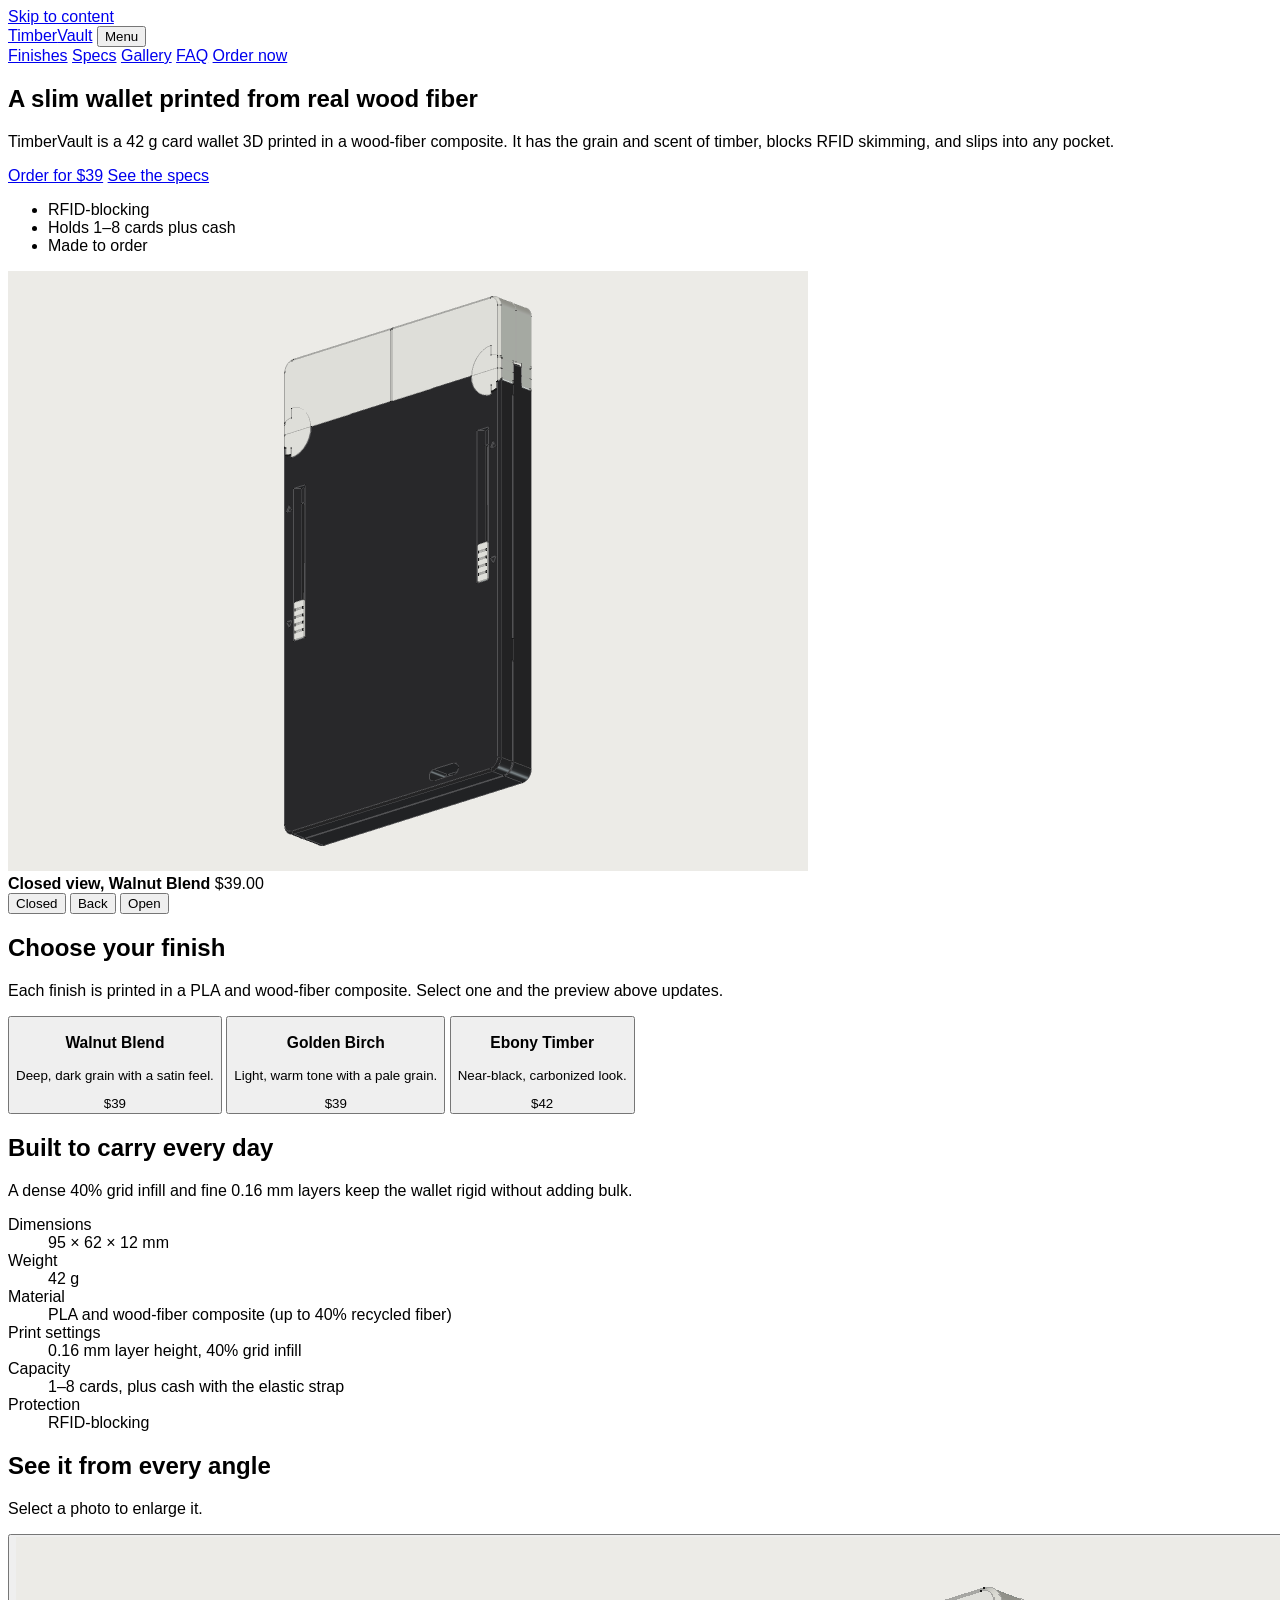
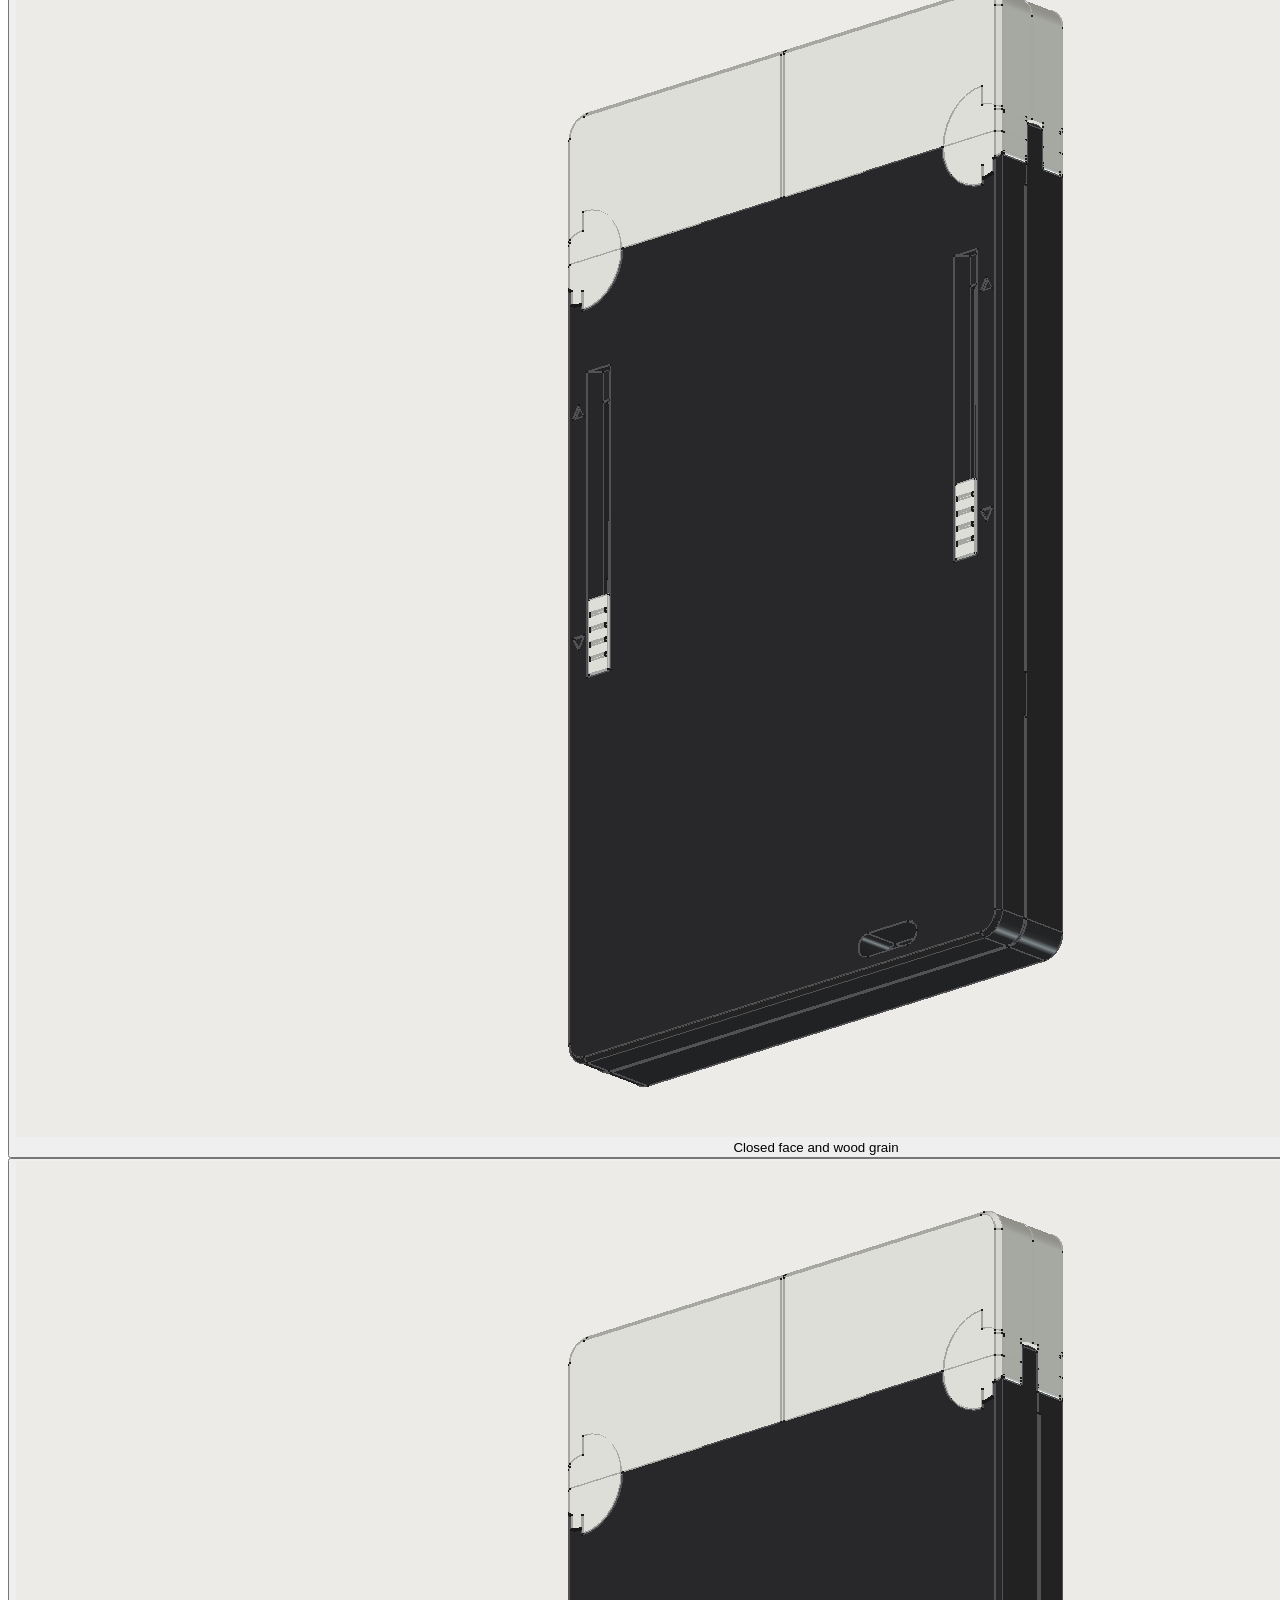
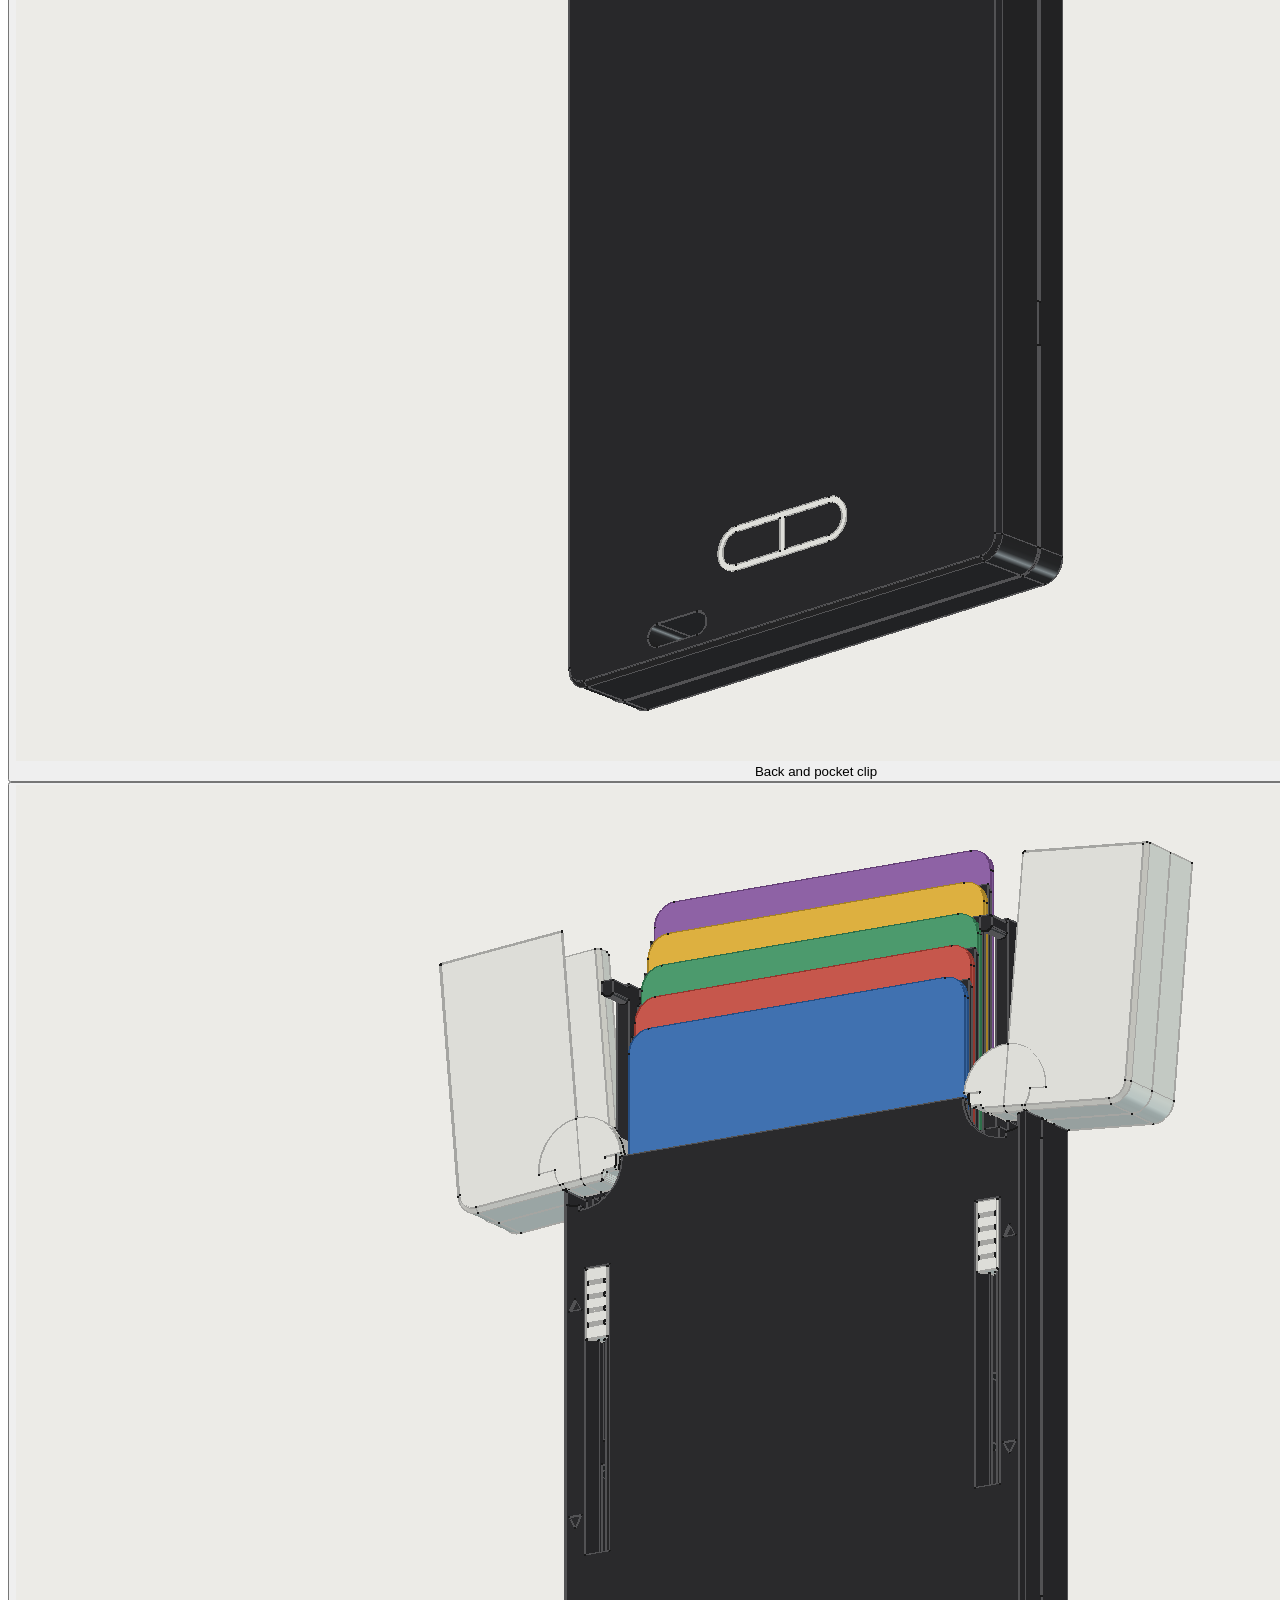
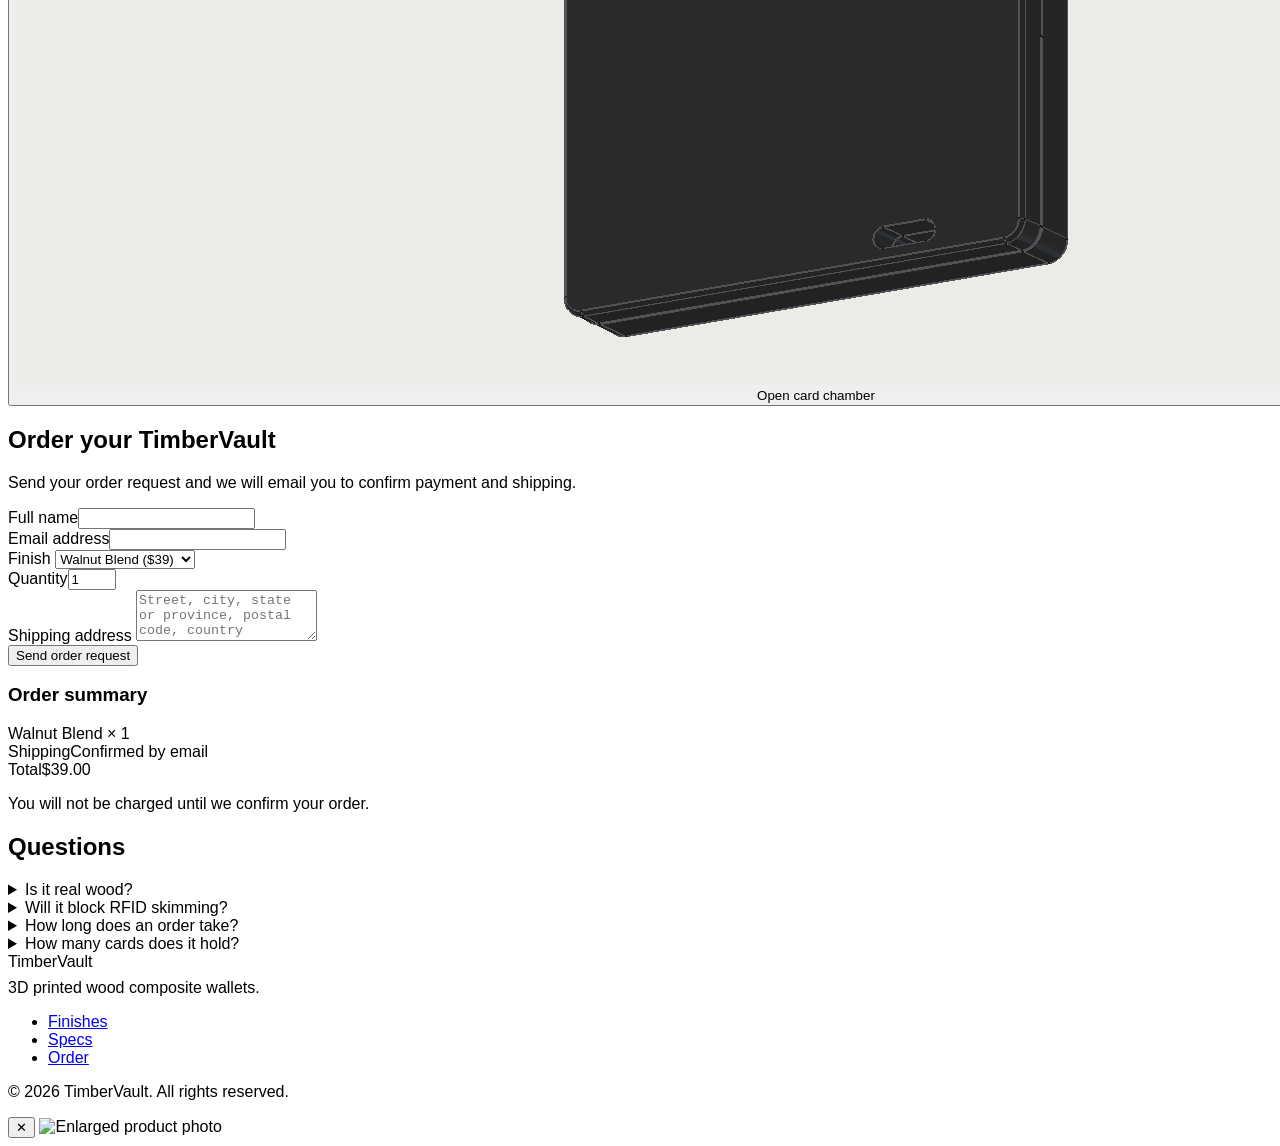
==== index.html @ 8fcd86e2 "Update index.html" ====
<!DOCTYPE html>
<html lang="en">
<head>
    <meta charset="UTF-8">
    <meta name="viewport" content="width=device-width, initial-scale=1.0">
    <title>TimberVault | 3D Printed Wood Wallet with RFID Protection</title>
    <meta name="description" content="A slim, 42 g card wallet 3D printed in wood-fiber composite. Choose walnut, golden birch or ebony. RFID-blocking, holds 1–8 cards plus cash.">
    <link rel="icon" href="data:image/svg+xml,<svg xmlns='http://www.w3.org/2000/svg' viewBox='0 0 100 100'><text y='.9em' font-size='90'>🪵</text></svg>">

    <link rel="preconnect" href="https://fonts.googleapis.com">
    <link rel="preconnect" href="https://fonts.gstatic.com" crossorigin>
    <link href="https://fonts.googleapis.com/css2?family=DM+Sans:wght@400;500;600&family=Fraunces:opsz,wght@9..144,500;9..144,600&display=swap" rel="stylesheet">

    <link rel="stylesheet" href="css/styles.css">
    <script src="js/script.js" defer></script>
</head>
<body>
    <a class="skip" href="#main">Skip to content</a>

    <header class="site-header">
        <div class="wrap bar">
            <a href="#" class="logo" aria-label="TimberVault home">Timber<span>Vault</span></a>
            <button class="menu-btn" aria-expanded="false" aria-controls="site-nav">Menu</button>
            <nav class="nav" id="site-nav" aria-label="Main">
                <a href="#finishes">Finishes</a>
                <a href="#specs">Specs</a>
                <a href="#gallery">Gallery</a>
                <a href="#faq">FAQ</a>
                <a href="#order" class="btn btn-primary btn-sm">Order now</a>
            </nav>
        </div>
    </header>

    <main id="main">
        <section class="hero">
            <div class="wrap hero-grid">
                <div>
                    <h1>A slim wallet printed from real wood fiber</h1>
                    <p class="lede">TimberVault is a 42 g card wallet 3D printed in a wood-fiber composite. It has the grain and scent of timber, blocks RFID skimming, and slips into any pocket.</p>
                    <div class="cta-row">
                        <a href="#order" class="btn btn-primary">Order for $39</a>
                        <a href="#specs" class="btn btn-ghost">See the specs</a>
                    </div>
                    <ul class="trust">
                        <li>RFID-blocking</li>
                        <li>Holds 1–8 cards plus cash</li>
                        <li>Made to order</li>
                    </ul>
                </div>

                <div class="stage">
                    <div class="stage-img">
                        <img id="main-product-img" src="images/hero_closed.png" alt="TimberVault wood composite wallet" width="800" height="600">
                    </div>
                    <div class="stage-caption">
                        <strong id="preset-label">Closed view, Walnut Blend</strong>
                        <span id="preset-price">$39.00</span>
                    </div>
                    <div class="tabs" role="group" aria-label="Product view">
                        <button class="tab angle-btn" data-angle="closed" aria-pressed="true">Closed</button>
                        <button class="tab angle-btn" data-angle="back" aria-pressed="false">Back</button>
                        <button class="tab angle-btn" data-angle="open" aria-pressed="false">Open</button>
                    </div>
                </div>
            </div>
        </section>

        <section id="finishes" class="section section-alt">
            <div class="wrap">
                <h2>Choose your finish</h2>
                <p class="lede">Each finish is printed in a PLA and wood-fiber composite. Select one and the preview above updates.</p>
                <div class="finishes" role="group" aria-label="Wood finish">
                    <button class="finish finish-btn" data-finish="walnut" aria-pressed="true">
                        <div class="swatch" style="background:#5a3a22"></div>
                        <h3>Walnut Blend</h3>
                        <p>Deep, dark grain with a satin feel.</p>
                        <span class="price">$39</span>
                    </button>
                    <button class="finish finish-btn" data-finish="birch" aria-pressed="false">
                        <div class="swatch" style="background:#e3c08a"></div>
                        <h3>Golden Birch</h3>
                        <p>Light, warm tone with a pale grain.</p>
                        <span class="price">$39</span>
                    </button>
                    <button class="finish finish-btn" data-finish="ebony" aria-pressed="false">
                        <div class="swatch" style="background:#1f1b18"></div>
                        <h3>Ebony Timber</h3>
                        <p>Near-black, carbonized look.</p>
                        <span class="price">$42</span>
                    </button>
                </div>
            </div>
        </section>

        <section id="specs" class="section">
            <div class="wrap specs-grid">
                <div>
                    <h2>Built to carry every day</h2>
                    <p class="lede">A dense 40% grid infill and fine 0.16 mm layers keep the wallet rigid without adding bulk.</p>
                </div>
                <dl class="specs">
                    <div><dt>Dimensions</dt><dd>95 × 62 × 12 mm</dd></div>
                    <div><dt>Weight</dt><dd>42 g</dd></div>
                    <div><dt>Material</dt><dd>PLA and wood-fiber composite (up to 40% recycled fiber)</dd></div>
                    <div><dt>Print settings</dt><dd>0.16 mm layer height, 40% grid infill</dd></div>
                    <div><dt>Capacity</dt><dd>1–8 cards, plus cash with the elastic strap</dd></div>
                    <div><dt>Protection</dt><dd>RFID-blocking</dd></div>
                </dl>
            </div>
        </section>

        <section id="gallery" class="section section-alt">
            <div class="wrap">
                <h2>See it from every angle</h2>
                <p class="lede">Select a photo to enlarge it.</p>
                <div class="gallery">
                    <button class="shot" data-img="images/hero_closed.png"><div class="frame"><img src="images/hero_closed.png" alt="Wallet closed" loading="lazy"></div><span>Closed face and wood grain</span></button>
                    <button class="shot" data-img="images/hero_back.png"><div class="frame"><img src="images/hero_back.png" alt="Wallet back" loading="lazy"></div><span>Back and pocket clip</span></button>
                    <button class="shot" data-img="images/hero_open.png"><div class="frame"><img src="images/hero_open.png" alt="Wallet open" loading="lazy"></div><span>Open card chamber</span></button>
                </div>
            </div>
        </section>

        <section id="order" class="section">
            <div class="wrap">
                <h2>Order your TimberVault</h2>
                <p class="lede">Send your order request and we will email you to confirm payment and shipping.</p>
                <div class="order-grid">
                    <form action="process_order.php" method="POST" class="form">
                        <div class="row">
                            <div><label for="name">Full name</label><input type="text" id="name" name="name" autocomplete="name" required></div>
                            <div><label for="email">Email address</label><input type="email" id="email" name="email" autocomplete="email" required></div>
                        </div>
                        <div class="row">
                            <div>
                                <label for="order-finish-select">Finish</label>
                                <select id="order-finish-select" name="finish">
                                    <option value="walnut">Walnut Blend ($39)</option>
                                    <option value="birch">Golden Birch ($39)</option>
                                    <option value="ebony">Ebony Timber ($42)</option>
                                </select>
                            </div>
                            <div><label for="quantity">Quantity</label><input type="number" id="quantity" name="quantity" min="1" max="10" value="1"></div>
                        </div>
                        <div>
                            <label for="address">Shipping address</label>
                            <textarea id="address" name="address" rows="3" autocomplete="street-address" placeholder="Street, city, state or province, postal code, country" required></textarea>
                        </div>
                        <button type="submit" class="btn btn-primary">Send order request</button>
                    </form>

                    <aside class="summary" aria-live="polite">
                        <h3>Order summary</h3>
                        <div class="line"><span id="sum-item">Walnut Blend × 1</span></div>
                        <div class="line"><span>Shipping</span><span>Confirmed by email</span></div>
                        <div class="line total"><span>Total</span><span id="sum-total">$39.00</span></div>
                        <p class="note">You will not be charged until we confirm your order.</p>
                    </aside>
                </div>
            </div>
        </section>

        <section id="faq" class="section section-alt">
            <div class="wrap">
                <h2>Questions</h2>
                <div class="faq">
                    <details><summary>Is it real wood?</summary><p>It is a composite of PLA plastic and recycled wood fiber, so it prints with the look, texture and scent of wood. It is not solid timber.</p></details>
                    <details><summary>Will it block RFID skimming?</summary><p>Yes. The wallet is designed to block RFID signals from cards held inside it.</p></details>
                    <details><summary>How long does an order take?</summary><p>Each wallet is printed to order. We will confirm the lead time and shipping cost by email when we review your request.</p></details>
                    <details><summary>How many cards does it hold?</summary><p>Between 1 and 8 cards, plus folded cash under the elastic strap.</p></details>
                </div>
            </div>
        </section>
    </main>

    <footer class="site-footer">
        <div class="wrap">
            <div class="foot">
                <div><div class="logo">Timber<span>Vault</span></div><p style="margin-top:8px">3D printed wood composite wallets.</p></div>
                <ul><li><a href="#finishes">Finishes</a></li><li><a href="#specs">Specs</a></li><li><a href="#order">Order</a></li></ul>
            </div>
            <p class="legal">&copy; 2026 TimberVault. All rights reserved.</p>
        </div>
    </footer>

    <div id="lightbox" class="lightbox" role="dialog" aria-modal="true" aria-label="Enlarged photo">
        <button id="close-lightbox-btn" aria-label="Close photo">✕</button>
        <img id="lightbox-img" src="" alt="Enlarged product photo">
    </div>
</body>
</html>
---- css/styles.css ----
html {
    scroll-behavior: smooth;
}

body {
    font-family: 'Plus Jakarta Sans', sans-serif;
}
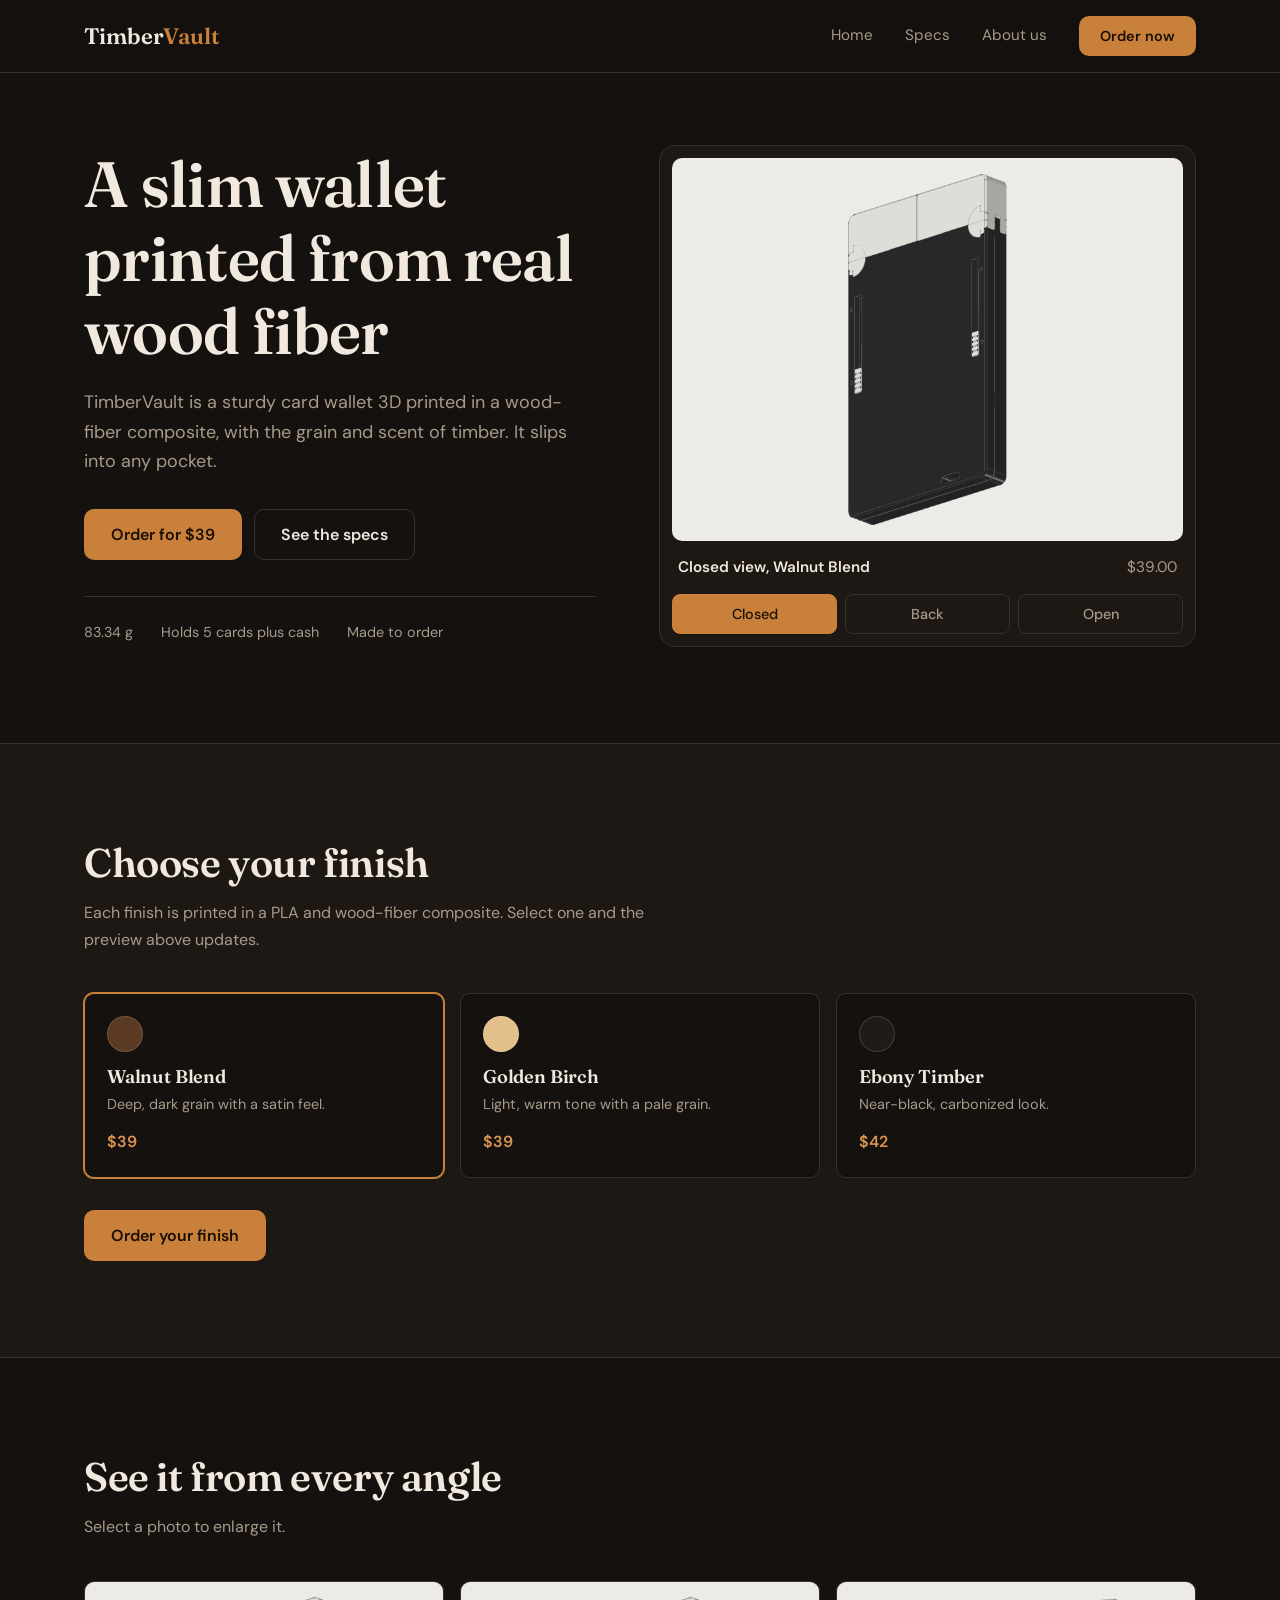
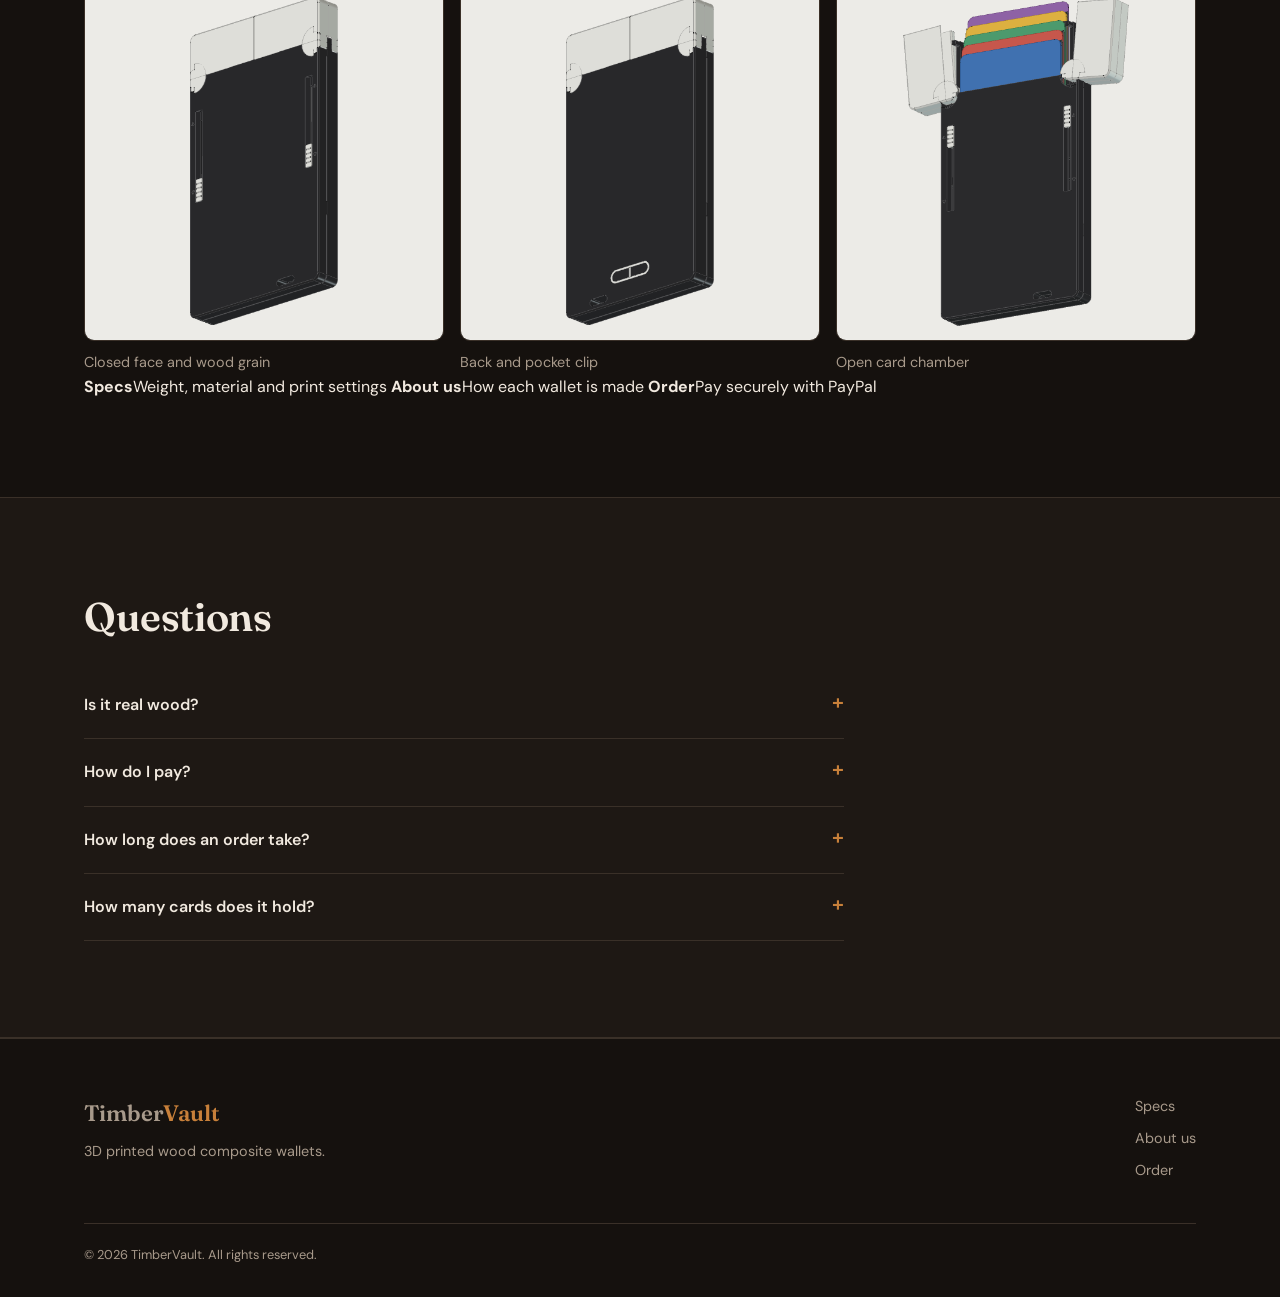
==== commit 3f2ee379: "Update index.html" ====
--- a/index.html
+++ b/index.html
@@ -3,14 +3,12 @@
 <head>
     <meta charset="UTF-8">
     <meta name="viewport" content="width=device-width, initial-scale=1.0">
-    <title>TimberVault | 3D Printed Wood Wallet with RFID Protection</title>
-    <meta name="description" content="A slim, 42 g card wallet 3D printed in wood-fiber composite. Choose walnut, golden birch or ebony. RFID-blocking, holds 1–8 cards plus cash.">
+    <title>TimberVault | 3D Printed Wood Wallet</title>
+    <meta name="description" content="A sturdy card wallet 3D printed in wood-fiber composite. Choose walnut, golden birch or ebony. Holds 5 cards plus cash.">
     <link rel="icon" href="data:image/svg+xml,<svg xmlns='http://www.w3.org/2000/svg' viewBox='0 0 100 100'><text y='.9em' font-size='90'>🪵</text></svg>">
-
     <link rel="preconnect" href="https://fonts.googleapis.com">
     <link rel="preconnect" href="https://fonts.gstatic.com" crossorigin>
     <link href="https://fonts.googleapis.com/css2?family=DM+Sans:wght@400;500;600&family=Fraunces:opsz,wght@9..144,500;9..144,600&display=swap" rel="stylesheet">
-
     <link rel="stylesheet" href="css/styles.css">
     <script src="js/script.js" defer></script>
 </head>
@@ -19,14 +17,13 @@
 
     <header class="site-header">
         <div class="wrap bar">
-            <a href="#" class="logo" aria-label="TimberVault home">Timber<span>Vault</span></a>
+            <a href="index.html" class="logo" aria-label="TimberVault home">Timber<span>Vault</span></a>
             <button class="menu-btn" aria-expanded="false" aria-controls="site-nav">Menu</button>
             <nav class="nav" id="site-nav" aria-label="Main">
-                <a href="#finishes">Finishes</a>
-                <a href="#specs">Specs</a>
-                <a href="#gallery">Gallery</a>
-                <a href="#faq">FAQ</a>
-                <a href="#order" class="btn btn-primary btn-sm">Order now</a>
+                <a href="index.html" aria-current="page">Home</a>
+                <a href="specs.html">Specs</a>
+                <a href="about.html">About us</a>
+                <a href="order.html" class="btn btn-primary btn-sm">Order now</a>
             </nav>
         </div>
     </header>
@@ -36,18 +33,17 @@
             <div class="wrap hero-grid">
                 <div>
                     <h1>A slim wallet printed from real wood fiber</h1>
-                    <p class="lede">TimberVault is a 42 g card wallet 3D printed in a wood-fiber composite. It has the grain and scent of timber, blocks RFID skimming, and slips into any pocket.</p>
+                    <p class="lede">TimberVault is a sturdy card wallet 3D printed in a wood-fiber composite, with the grain and scent of timber. It slips into any pocket.</p>
                     <div class="cta-row">
-                        <a href="#order" class="btn btn-primary">Order for $39</a>
-                        <a href="#specs" class="btn btn-ghost">See the specs</a>
+                        <a href="order.html" class="btn btn-primary">Order for $39</a>
+                        <a href="specs.html" class="btn btn-ghost">See the specs</a>
                     </div>
                     <ul class="trust">
-                        <li>RFID-blocking</li>
-                        <li>Holds 1–8 cards plus cash</li>
+                        <li>83.34 g</li>
+                        <li>Holds 5 cards plus cash</li>
                         <li>Made to order</li>
                     </ul>
                 </div>
-
                 <div class="stage">
                     <div class="stage-img">
                         <img id="main-product-img" src="images/hero_closed.png" alt="TimberVault wood composite wallet" width="800" height="600">
@@ -70,46 +66,15 @@
                 <h2>Choose your finish</h2>
                 <p class="lede">Each finish is printed in a PLA and wood-fiber composite. Select one and the preview above updates.</p>
                 <div class="finishes" role="group" aria-label="Wood finish">
-                    <button class="finish finish-btn" data-finish="walnut" aria-pressed="true">
-                        <div class="swatch" style="background:#5a3a22"></div>
-                        <h3>Walnut Blend</h3>
-                        <p>Deep, dark grain with a satin feel.</p>
-                        <span class="price">$39</span>
-                    </button>
-                    <button class="finish finish-btn" data-finish="birch" aria-pressed="false">
-                        <div class="swatch" style="background:#e3c08a"></div>
-                        <h3>Golden Birch</h3>
-                        <p>Light, warm tone with a pale grain.</p>
-                        <span class="price">$39</span>
-                    </button>
-                    <button class="finish finish-btn" data-finish="ebony" aria-pressed="false">
-                        <div class="swatch" style="background:#1f1b18"></div>
-                        <h3>Ebony Timber</h3>
-                        <p>Near-black, carbonized look.</p>
-                        <span class="price">$42</span>
-                    </button>
+                    <button class="finish finish-btn" data-finish="walnut" aria-pressed="true"><div class="swatch" style="background:#5a3a22"></div><h3>Walnut Blend</h3><p>Deep, dark grain with a satin feel.</p><span class="price">$39</span></button>
+                    <button class="finish finish-btn" data-finish="birch" aria-pressed="false"><div class="swatch" style="background:#e3c08a"></div><h3>Golden Birch</h3><p>Light, warm tone with a pale grain.</p><span class="price">$39</span></button>
+                    <button class="finish finish-btn" data-finish="ebony" aria-pressed="false"><div class="swatch" style="background:#1f1b18"></div><h3>Ebony Timber</h3><p>Near-black, carbonized look.</p><span class="price">$42</span></button>
                 </div>
+                <div class="cta-row"><a href="order.html" class="btn btn-primary">Order your finish</a></div>
             </div>
         </section>
 
-        <section id="specs" class="section">
-            <div class="wrap specs-grid">
-                <div>
-                    <h2>Built to carry every day</h2>
-                    <p class="lede">A dense 40% grid infill and fine 0.16 mm layers keep the wallet rigid without adding bulk.</p>
-                </div>
-                <dl class="specs">
-                    <div><dt>Dimensions</dt><dd>95 × 62 × 12 mm</dd></div>
-                    <div><dt>Weight</dt><dd>42 g</dd></div>
-                    <div><dt>Material</dt><dd>PLA and wood-fiber composite (up to 40% recycled fiber)</dd></div>
-                    <div><dt>Print settings</dt><dd>0.16 mm layer height, 40% grid infill</dd></div>
-                    <div><dt>Capacity</dt><dd>1–8 cards, plus cash with the elastic strap</dd></div>
-                    <div><dt>Protection</dt><dd>RFID-blocking</dd></div>
-                </dl>
-            </div>
-        </section>
-
-        <section id="gallery" class="section section-alt">
+        <section id="gallery" class="section">
             <div class="wrap">
                 <h2>See it from every angle</h2>
                 <p class="lede">Select a photo to enlarge it.</p>
@@ -118,44 +83,10 @@
                     <button class="shot" data-img="images/hero_back.png"><div class="frame"><img src="images/hero_back.png" alt="Wallet back" loading="lazy"></div><span>Back and pocket clip</span></button>
                     <button class="shot" data-img="images/hero_open.png"><div class="frame"><img src="images/hero_open.png" alt="Wallet open" loading="lazy"></div><span>Open card chamber</span></button>
                 </div>
-            </div>
-        </section>
-
-        <section id="order" class="section">
-            <div class="wrap">
-                <h2>Order your TimberVault</h2>
-                <p class="lede">Send your order request and we will email you to confirm payment and shipping.</p>
-                <div class="order-grid">
-                    <form action="process_order.php" method="POST" class="form">
-                        <div class="row">
-                            <div><label for="name">Full name</label><input type="text" id="name" name="name" autocomplete="name" required></div>
-                            <div><label for="email">Email address</label><input type="email" id="email" name="email" autocomplete="email" required></div>
-                        </div>
-                        <div class="row">
-                            <div>
-                                <label for="order-finish-select">Finish</label>
-                                <select id="order-finish-select" name="finish">
-                                    <option value="walnut">Walnut Blend ($39)</option>
-                                    <option value="birch">Golden Birch ($39)</option>
-                                    <option value="ebony">Ebony Timber ($42)</option>
-                                </select>
-                            </div>
-                            <div><label for="quantity">Quantity</label><input type="number" id="quantity" name="quantity" min="1" max="10" value="1"></div>
-                        </div>
-                        <div>
-                            <label for="address">Shipping address</label>
-                            <textarea id="address" name="address" rows="3" autocomplete="street-address" placeholder="Street, city, state or province, postal code, country" required></textarea>
-                        </div>
-                        <button type="submit" class="btn btn-primary">Send order request</button>
-                    </form>
-
-                    <aside class="summary" aria-live="polite">
-                        <h3>Order summary</h3>
-                        <div class="line"><span id="sum-item">Walnut Blend × 1</span></div>
-                        <div class="line"><span>Shipping</span><span>Confirmed by email</span></div>
-                        <div class="line total"><span>Total</span><span id="sum-total">$39.00</span></div>
-                        <p class="note">You will not be charged until we confirm your order.</p>
-                    </aside>
+                <div class="quick">
+                    <a href="specs.html"><strong>Specs</strong><span>Weight, material and print settings</span></a>
+                    <a href="about.html"><strong>About us</strong><span>How each wallet is made</span></a>
+                    <a href="order.html"><strong>Order</strong><span>Pay securely with PayPal</span></a>
                 </div>
             </div>
         </section>
@@ -165,9 +96,9 @@
                 <h2>Questions</h2>
                 <div class="faq">
                     <details><summary>Is it real wood?</summary><p>It is a composite of PLA plastic and recycled wood fiber, so it prints with the look, texture and scent of wood. It is not solid timber.</p></details>
-                    <details><summary>Will it block RFID skimming?</summary><p>Yes. The wallet is designed to block RFID signals from cards held inside it.</p></details>
-                    <details><summary>How long does an order take?</summary><p>Each wallet is printed to order. We will confirm the lead time and shipping cost by email when we review your request.</p></details>
-                    <details><summary>How many cards does it hold?</summary><p>Between 1 and 8 cards, plus folded cash under the elastic strap.</p></details>
+                    <details><summary>How do I pay?</summary><p>Checkout is through PayPal. You can pay with your PayPal balance or with a card, and PayPal collects your shipping address.</p></details>
+                    <details><summary>How long does an order take?</summary><p>Each wallet is printed to order, so there is a short lead time before it ships.</p></details>
+                    <details><summary>How many cards does it hold?</summary><p>Five cards, plus folded cash under the elastic strap.</p></details>
                 </div>
             </div>
         </section>
@@ -177,12 +108,11 @@
         <div class="wrap">
             <div class="foot">
                 <div><div class="logo">Timber<span>Vault</span></div><p style="margin-top:8px">3D printed wood composite wallets.</p></div>
-                <ul><li><a href="#finishes">Finishes</a></li><li><a href="#specs">Specs</a></li><li><a href="#order">Order</a></li></ul>
+                <ul><li><a href="specs.html">Specs</a></li><li><a href="about.html">About us</a></li><li><a href="order.html">Order</a></li></ul>
             </div>
             <p class="legal">&copy; 2026 TimberVault. All rights reserved.</p>
         </div>
     </footer>
-
     <div id="lightbox" class="lightbox" role="dialog" aria-modal="true" aria-label="Enlarged photo">
         <button id="close-lightbox-btn" aria-label="Close photo">✕</button>
         <img id="lightbox-img" src="" alt="Enlarged product photo">
--- a/css/styles.css
+++ b/css/styles.css
@@ -1,7 +1,124 @@
-html {
-    scroll-behavior: smooth;
+:root{--bg:#15110e;--surface:#1e1814;--surface-2:#272019;--line:#3a3028;--text:#f1e9df;--muted:#a89a8b;--accent:#c8803a;--accent-hover:#dc9550;--on-accent:#1a0f05;--radius:10px;--font-head:"Fraunces",Georgia,serif;--font-body:"DM Sans",system-ui,sans-serif}
+*,*::before,*::after{box-sizing:border-box}
+html{scroll-behavior:smooth;scroll-padding-top:84px}
+body{margin:0;background:var(--bg);color:var(--text);font:400 1rem/1.65 var(--font-body);-webkit-font-smoothing:antialiased}
+img{display:block;max-width:100%}
+a{color:inherit;text-decoration:none}
+h1,h2,h3{font-family:var(--font-head);font-weight:600;line-height:1.15;letter-spacing:-.01em;margin:0}
+h1{font-size:clamp(2.4rem,5.5vw,4rem)}
+h2{font-size:clamp(1.8rem,3.5vw,2.5rem)}
+p{margin:0}
+:focus-visible{outline:2px solid var(--accent-hover);outline-offset:3px}
+.wrap{max-width:1160px;margin:0 auto;padding:0 24px}
+.section{padding:96px 0}
+.section-alt{background:var(--surface);border-block:1px solid var(--line)}
+.lede{color:var(--muted);max-width:56ch;margin-top:14px}
+.skip{position:absolute;left:-999px}.skip:focus{left:16px;top:16px;background:#fff;color:#000;padding:8px 12px;z-index:100}
+
+/* header */
+.site-header{position:sticky;top:0;z-index:50;background:rgba(21,17,14,.88);backdrop-filter:blur(10px);border-bottom:1px solid var(--line)}
+.bar{display:flex;align-items:center;justify-content:space-between;height:72px}
+.logo{font-family:var(--font-head);font-size:1.4rem;font-weight:600}
+.logo span{color:var(--accent)}
+.nav{display:flex;align-items:center;gap:32px;font-size:.95rem;color:var(--muted)}
+.nav a:hover{color:var(--text)}
+.menu-btn{display:none;background:none;border:1px solid var(--line);color:var(--text);border-radius:8px;padding:8px 12px;font:inherit;cursor:pointer}
+.btn{display:inline-flex;align-items:center;justify-content:center;gap:8px;padding:14px 26px;border-radius:var(--radius);font:600 1rem var(--font-body);border:1px solid transparent;cursor:pointer;transition:background .2s,border-color .2s}
+.btn-primary{background:var(--accent);color:var(--on-accent)}
+.btn-primary:hover{background:var(--accent-hover)}
+.btn-ghost{border-color:var(--line);color:var(--text)}
+.btn-ghost:hover{border-color:var(--muted)}
+.btn-sm{padding:10px 20px;font-size:.9rem}
+
+/* hero */
+.hero{padding:72px 0 96px}
+.hero-grid{display:grid;grid-template-columns:1fr 1.05fr;gap:64px;align-items:center}
+.hero p.lede{font-size:1.125rem;margin-top:20px}
+.cta-row{display:flex;flex-wrap:wrap;gap:12px;margin-top:32px}
+.trust{display:flex;flex-wrap:wrap;gap:12px 28px;margin:36px 0 0;padding:24px 0 0;border-top:1px solid var(--line);list-style:none;color:var(--muted);font-size:.9rem}
+.stage{background:var(--surface);border:1px solid var(--line);border-radius:16px;padding:12px}
+.stage-img{position:relative;aspect-ratio:4/3;border-radius:10px;overflow:hidden;background:var(--surface-2)}
+.stage-img img{width:100%;height:100%;object-fit:cover;transition:filter .4s,opacity .2s}
+.stage-caption{display:flex;justify-content:space-between;align-items:baseline;padding:14px 6px 4px;font-size:.95rem}
+.stage-caption strong{font-weight:600}
+.stage-caption span{color:var(--muted)}
+.tabs{display:grid;grid-template-columns:repeat(3,1fr);gap:8px;margin-top:10px}
+.tab{padding:10px;border-radius:8px;background:transparent;border:1px solid var(--line);color:var(--muted);font:500 .9rem var(--font-body);cursor:pointer}
+.tab:hover{color:var(--text)}
+.tab[aria-pressed=true]{background:var(--accent);border-color:var(--accent);color:var(--on-accent)}
+
+/* finishes */
+.finishes{display:grid;grid-template-columns:repeat(3,1fr);gap:16px;margin-top:40px}
+.finish{text-align:left;background:var(--bg);border:1px solid var(--line);border-radius:var(--radius);padding:22px;color:var(--text);font:inherit;cursor:pointer;transition:border-color .2s}
+.finish:hover{border-color:var(--muted)}
+.finish[aria-pressed=true]{border-color:var(--accent);box-shadow:0 0 0 1px var(--accent)}
+.swatch{width:36px;height:36px;border-radius:50%;margin-bottom:14px;border:1px solid rgba(255,255,255,.15)}
+.finish h3{font-size:1.15rem}
+.finish p{color:var(--muted);font-size:.9rem;margin-top:6px}
+.finish .price{display:block;margin-top:12px;font-weight:600;color:var(--accent-hover)}
+
+/* specs */
+.specs-grid{display:grid;grid-template-columns:1fr 1.2fr;gap:64px;align-items:start}
+.specs{margin:0;border-top:1px solid var(--line)}
+.specs div{display:grid;grid-template-columns:170px 1fr;gap:16px;padding:18px 0;border-bottom:1px solid var(--line)}
+.specs dt{color:var(--muted)}
+.specs dd{margin:0;font-weight:500}
+
+/* gallery */
+.gallery{display:grid;grid-template-columns:repeat(3,1fr);gap:16px;margin-top:40px}
+.shot{margin:0;padding:0;background:none;border:0;cursor:zoom-in;text-align:left;color:inherit;font:inherit}
+.shot .frame{aspect-ratio:1;border-radius:var(--radius);overflow:hidden;border:1px solid var(--line);background:var(--surface-2)}
+.shot img{width:100%;height:100%;object-fit:cover;transition:transform .5s}
+.shot:hover img{transform:scale(1.04)}
+.shot span{display:block;margin-top:10px;color:var(--muted);font-size:.9rem}
+
+/* order */
+.order-grid{display:grid;grid-template-columns:1.3fr 1fr;gap:48px;align-items:start;margin-top:40px}
+.form{display:grid;gap:20px}
+.row{display:grid;grid-template-columns:1fr 1fr;gap:20px}
+label{display:block;font-size:.9rem;font-weight:500;margin-bottom:8px}
+input,select,textarea{width:100%;background:var(--bg);color:var(--text);border:1px solid var(--line);border-radius:8px;padding:13px 14px;font:inherit}
+input:focus,select:focus,textarea:focus{outline:none;border-color:var(--accent)}
+textarea{resize:vertical}
+.summary{background:var(--surface);border:1px solid var(--line);border-radius:14px;padding:28px;position:sticky;top:96px}
+.summary h3{font-size:1.2rem;margin-bottom:18px}
+.line{display:flex;justify-content:space-between;padding:10px 0;border-bottom:1px solid var(--line);color:var(--muted)}
+.line.total{border:0;color:var(--text);font-size:1.15rem;font-weight:600;padding-top:16px}
+.note{font-size:.85rem;color:var(--muted);margin-top:16px}
+
+/* faq */
+.faq{max-width:760px;margin-top:32px}
+details{border-bottom:1px solid var(--line);padding:20px 0}
+summary{cursor:pointer;font-weight:600;list-style:none;display:flex;justify-content:space-between;gap:16px}
+summary::-webkit-details-marker{display:none}
+summary::after{content:"+";color:var(--accent);font-size:1.3rem;line-height:1}
+details[open] summary::after{content:"\2212"}
+details p{color:var(--muted);margin-top:12px;max-width:62ch}
+
+/* footer */
+.site-footer{border-top:1px solid var(--line);padding:56px 0 32px;color:var(--muted);font-size:.9rem}
+.foot{display:flex;flex-wrap:wrap;justify-content:space-between;gap:32px}
+.foot ul{list-style:none;padding:0;margin:0;display:grid;gap:8px}
+.foot a:hover{color:var(--text)}
+.legal{margin-top:40px;padding-top:20px;border-top:1px solid var(--line);font-size:.8rem}
+
+/* lightbox */
+.lightbox{position:fixed;inset:0;z-index:100;background:rgba(0,0,0,.92);display:none;align-items:center;justify-content:center;padding:24px}
+.lightbox.open{display:flex}
+.lightbox img{max-height:85vh;border-radius:12px}
+.lightbox button{position:absolute;top:20px;right:20px;width:44px;height:44px;border-radius:50%;border:1px solid var(--line);background:var(--surface);color:var(--text);font-size:1.1rem;cursor:pointer}
+
+@media(max-width:860px){
+ .section{padding:64px 0}
+ .hero-grid,.specs-grid,.order-grid{grid-template-columns:1fr;gap:40px}
+ .finishes,.gallery{grid-template-columns:1fr}
+ .row{grid-template-columns:1fr}
+ .summary{position:static}
+ .menu-btn{display:block}
+ .nav{display:none;position:absolute;top:72px;left:0;right:0;flex-direction:column;align-items:stretch;gap:0;background:var(--bg);border-bottom:1px solid var(--line);padding:8px 24px 20px}
+ .nav.open{display:flex}
+ .nav a{padding:14px 0;border-bottom:1px solid var(--line)}
+ .nav .btn{margin-top:14px;border:0}
+ .specs div{grid-template-columns:1fr;gap:4px}
 }
-
-body {
-    font-family: 'Plus Jakarta Sans', sans-serif;
-}
+@media(prefers-reduced-motion:reduce){*{transition:none!important;scroll-behavior:auto!important}}
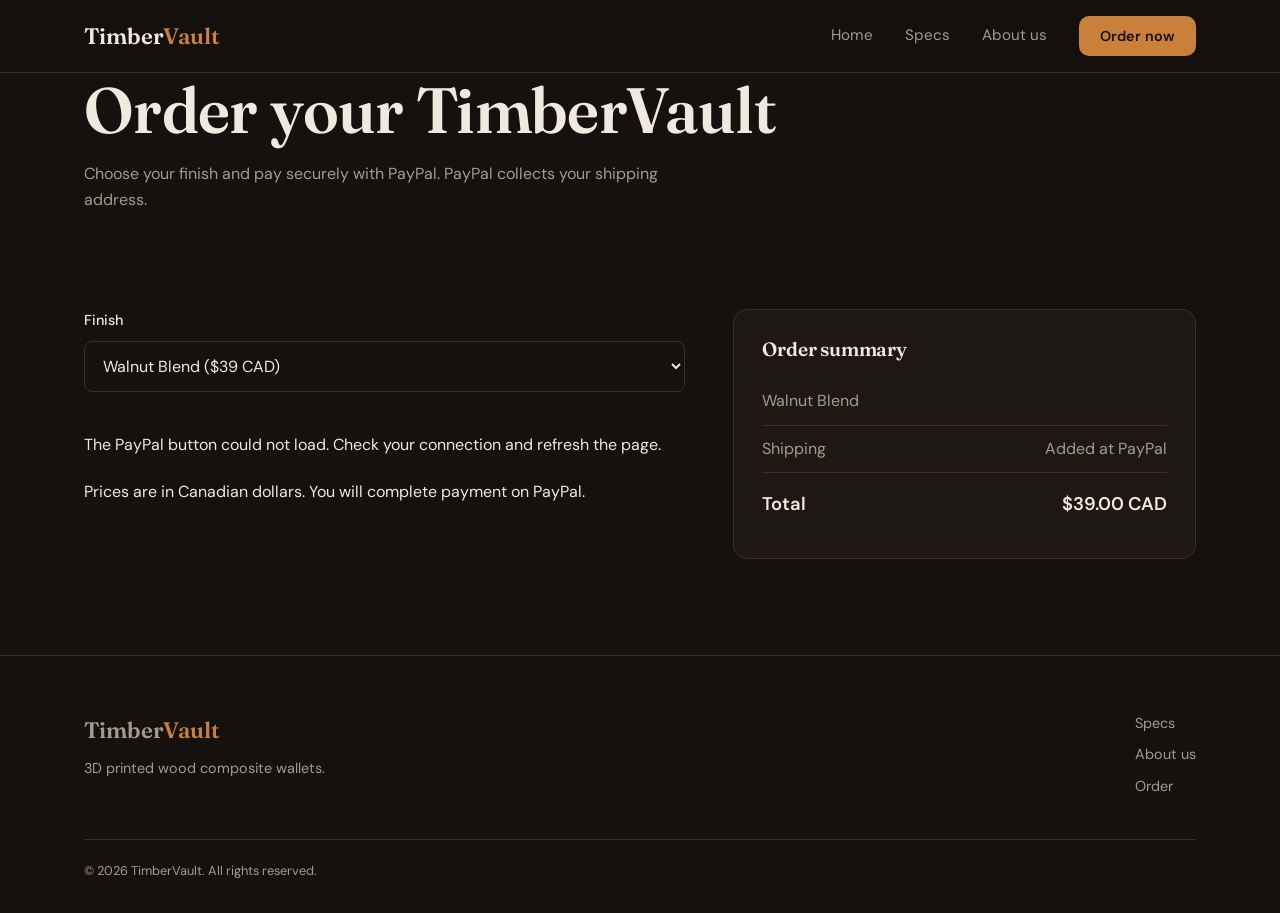
==== commit f604cb59: "Update index.html" ====
--- a/index.html
+++ b/index.html
@@ -3,12 +3,13 @@
 <head>
     <meta charset="UTF-8">
     <meta name="viewport" content="width=device-width, initial-scale=1.0">
-    <title>TimberVault | 3D Printed Wood Wallet</title>
-    <meta name="description" content="A sturdy card wallet 3D printed in wood-fiber composite. Choose walnut, golden birch or ebony. Holds 5 cards plus cash.">
+    <title>Order | TimberVault</title>
+    <meta name="description" content="Order a TimberVault wallet and pay securely with PayPal.">
     <link rel="icon" href="data:image/svg+xml,<svg xmlns='http://www.w3.org/2000/svg' viewBox='0 0 100 100'><text y='.9em' font-size='90'>🪵</text></svg>">
     <link rel="preconnect" href="https://fonts.googleapis.com">
     <link rel="preconnect" href="https://fonts.gstatic.com" crossorigin>
     <link href="https://fonts.googleapis.com/css2?family=DM+Sans:wght@400;500;600&family=Fraunces:opsz,wght@9..144,500;9..144,600&display=swap" rel="stylesheet">
+    <script src="https://www.paypal.com/sdk/js?client-id=BAAAauK_P9zezbXt2HcykKzJrGLlnKpqRdQ6Op6JPd7psv6ugqXF3AkC7Y5eG_rxlFZzj_OcoCoCHvIgro&components=hosted-buttons&disable-funding=venmo&currency=CAD"></script>
     <link rel="stylesheet" href="css/styles.css">
     <script src="js/script.js" defer></script>
 </head>
@@ -20,85 +21,45 @@
             <a href="index.html" class="logo" aria-label="TimberVault home">Timber<span>Vault</span></a>
             <button class="menu-btn" aria-expanded="false" aria-controls="site-nav">Menu</button>
             <nav class="nav" id="site-nav" aria-label="Main">
-                <a href="index.html" aria-current="page">Home</a>
+                <a href="index.html">Home</a>
                 <a href="specs.html">Specs</a>
                 <a href="about.html">About us</a>
-                <a href="order.html" class="btn btn-primary btn-sm">Order now</a>
+                <a href="order.html" class="btn btn-primary btn-sm" aria-current="page">Order now</a>
             </nav>
         </div>
     </header>
 
     <main id="main">
-        <section class="hero">
-            <div class="wrap hero-grid">
-                <div>
-                    <h1>A slim wallet printed from real wood fiber</h1>
-                    <p class="lede">TimberVault is a sturdy card wallet 3D printed in a wood-fiber composite, with the grain and scent of timber. It slips into any pocket.</p>
-                    <div class="cta-row">
-                        <a href="order.html" class="btn btn-primary">Order for $39</a>
-                        <a href="specs.html" class="btn btn-ghost">See the specs</a>
-                    </div>
-                    <ul class="trust">
-                        <li>83.34 g</li>
-                        <li>Holds 5 cards plus cash</li>
-                        <li>Made to order</li>
-                    </ul>
-                </div>
-                <div class="stage">
-                    <div class="stage-img">
-                        <img id="main-product-img" src="images/hero_closed.png" alt="TimberVault wood composite wallet" width="800" height="600">
-                    </div>
-                    <div class="stage-caption">
-                        <strong id="preset-label">Closed view, Walnut Blend</strong>
-                        <span id="preset-price">$39.00</span>
-                    </div>
-                    <div class="tabs" role="group" aria-label="Product view">
-                        <button class="tab angle-btn" data-angle="closed" aria-pressed="true">Closed</button>
-                        <button class="tab angle-btn" data-angle="back" aria-pressed="false">Back</button>
-                        <button class="tab angle-btn" data-angle="open" aria-pressed="false">Open</button>
-                    </div>
-                </div>
+        <section class="page-head">
+            <div class="wrap">
+                <h1>Order your TimberVault</h1>
+                <p class="lede">Choose your finish and pay securely with PayPal. PayPal collects your shipping address.</p>
             </div>
         </section>
-
-        <section id="finishes" class="section section-alt">
+        <section class="section">
             <div class="wrap">
-                <h2>Choose your finish</h2>
-                <p class="lede">Each finish is printed in a PLA and wood-fiber composite. Select one and the preview above updates.</p>
-                <div class="finishes" role="group" aria-label="Wood finish">
-                    <button class="finish finish-btn" data-finish="walnut" aria-pressed="true"><div class="swatch" style="background:#5a3a22"></div><h3>Walnut Blend</h3><p>Deep, dark grain with a satin feel.</p><span class="price">$39</span></button>
-                    <button class="finish finish-btn" data-finish="birch" aria-pressed="false"><div class="swatch" style="background:#e3c08a"></div><h3>Golden Birch</h3><p>Light, warm tone with a pale grain.</p><span class="price">$39</span></button>
-                    <button class="finish finish-btn" data-finish="ebony" aria-pressed="false"><div class="swatch" style="background:#1f1b18"></div><h3>Ebony Timber</h3><p>Near-black, carbonized look.</p><span class="price">$42</span></button>
-                </div>
-                <div class="cta-row"><a href="order.html" class="btn btn-primary">Order your finish</a></div>
-            </div>
-        </section>
-
-        <section id="gallery" class="section">
-            <div class="wrap">
-                <h2>See it from every angle</h2>
-                <p class="lede">Select a photo to enlarge it.</p>
-                <div class="gallery">
-                    <button class="shot" data-img="images/hero_closed.png"><div class="frame"><img src="images/hero_closed.png" alt="Wallet closed" loading="lazy"></div><span>Closed face and wood grain</span></button>
-                    <button class="shot" data-img="images/hero_back.png"><div class="frame"><img src="images/hero_back.png" alt="Wallet back" loading="lazy"></div><span>Back and pocket clip</span></button>
-                    <button class="shot" data-img="images/hero_open.png"><div class="frame"><img src="images/hero_open.png" alt="Wallet open" loading="lazy"></div><span>Open card chamber</span></button>
-                </div>
-                <div class="quick">
-                    <a href="specs.html"><strong>Specs</strong><span>Weight, material and print settings</span></a>
-                    <a href="about.html"><strong>About us</strong><span>How each wallet is made</span></a>
-                    <a href="order.html"><strong>Order</strong><span>Pay securely with PayPal</span></a>
-                </div>
-            </div>
-        </section>
-
-        <section id="faq" class="section section-alt">
-            <div class="wrap">
-                <h2>Questions</h2>
-                <div class="faq">
-                    <details><summary>Is it real wood?</summary><p>It is a composite of PLA plastic and recycled wood fiber, so it prints with the look, texture and scent of wood. It is not solid timber.</p></details>
-                    <details><summary>How do I pay?</summary><p>Checkout is through PayPal. You can pay with your PayPal balance or with a card, and PayPal collects your shipping address.</p></details>
-                    <details><summary>How long does an order take?</summary><p>Each wallet is printed to order, so there is a short lead time before it ships.</p></details>
-                    <details><summary>How many cards does it hold?</summary><p>Five cards, plus folded cash under the elastic strap.</p></details>
+                <div class="order-grid" style="margin-top:0">
+                    <div class="form">
+                        <div>
+                            <label for="order-finish-select">Finish</label>
+                            <select id="order-finish-select">
+                                <option value="walnut">Walnut Blend ($39 CAD)</option>
+                                <option value="birch">Golden Birch ($39 CAD)</option>
+                                <option value="ebony">Ebony Timber ($42 CAD)</option>
+                            </select>
+                        </div>
+                        <div id="paypal-container-KY28SCGG6YAMS" data-finish="walnut" data-btn="KY28SCGG6YAMS"></div>
+                        <div id="paypal-container-U4Y7EUQKKCDEY" data-finish="birch" data-btn="U4Y7EUQKKCDEY" hidden></div>
+                        <div id="paypal-container-LM6PZJPLTCLMA" data-finish="ebony" data-btn="LM6PZJPLTCLMA" hidden></div>
+                        <p class="pay-note" id="pp-error" hidden>The PayPal button could not load. Check your connection and refresh the page.</p>
+                        <p class="pay-note">Prices are in Canadian dollars. You will complete payment on PayPal.</p>
+                    </div>
+                    <aside class="summary" aria-live="polite">
+                        <h3>Order summary</h3>
+                        <div class="line"><span id="sum-item">Walnut Blend</span></div>
+                        <div class="line"><span>Shipping</span><span>Added at PayPal</span></div>
+                        <div class="line total"><span>Total</span><span id="sum-total">$39.00 CAD</span></div>
+                    </aside>
                 </div>
             </div>
         </section>
@@ -113,9 +74,5 @@
             <p class="legal">&copy; 2026 TimberVault. All rights reserved.</p>
         </div>
     </footer>
-    <div id="lightbox" class="lightbox" role="dialog" aria-modal="true" aria-label="Enlarged photo">
-        <button id="close-lightbox-btn" aria-label="Close photo">✕</button>
-        <img id="lightbox-img" src="" alt="Enlarged product photo">
-    </div>
 </body>
 </html>
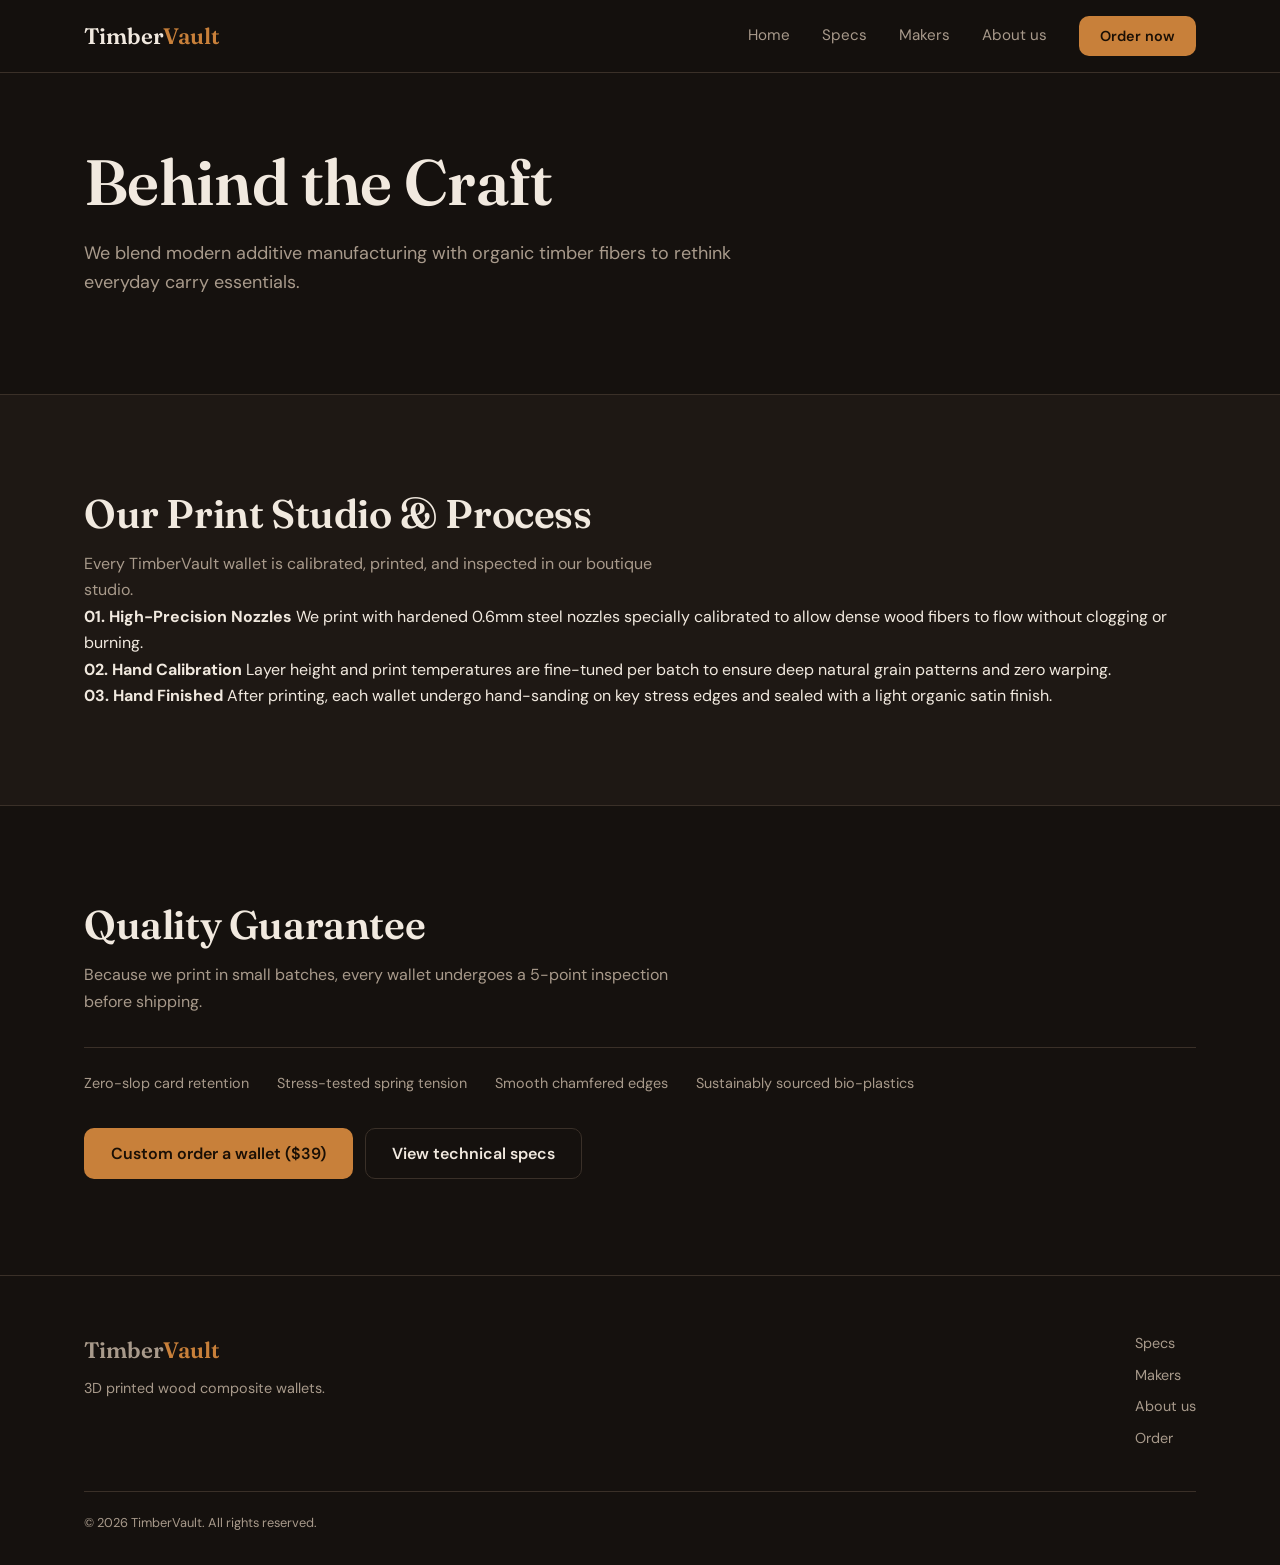
==== commit 3f36cbe6: "Update index.html" ====
--- a/index.html
+++ b/index.html
@@ -3,13 +3,12 @@
 <head>
     <meta charset="UTF-8">
     <meta name="viewport" content="width=device-width, initial-scale=1.0">
-    <title>Order | TimberVault</title>
-    <meta name="description" content="Order a TimberVault wallet and pay securely with PayPal.">
+    <title>Makers | TimberVault 3D Printed Wood Wallets</title>
+    <meta name="description" content="Meet the makers behind TimberVault. Crafted with precision 3D printing and hand-finished wood composite filaments.">
     <link rel="icon" href="data:image/svg+xml,<svg xmlns='http://www.w3.org/2000/svg' viewBox='0 0 100 100'><text y='.9em' font-size='90'>🪵</text></svg>">
     <link rel="preconnect" href="https://fonts.googleapis.com">
     <link rel="preconnect" href="https://fonts.gstatic.com" crossorigin>
     <link href="https://fonts.googleapis.com/css2?family=DM+Sans:wght@400;500;600&family=Fraunces:opsz,wght@9..144,500;9..144,600&display=swap" rel="stylesheet">
-    <script src="https://www.paypal.com/sdk/js?client-id=BAAAauK_P9zezbXt2HcykKzJrGLlnKpqRdQ6Op6JPd7psv6ugqXF3AkC7Y5eG_rxlFZzj_OcoCoCHvIgro&components=hosted-buttons&disable-funding=venmo&currency=CAD"></script>
     <link rel="stylesheet" href="css/styles.css">
     <script src="js/script.js" defer></script>
 </head>
@@ -19,47 +18,62 @@
     <header class="site-header">
         <div class="wrap bar">
             <a href="index.html" class="logo" aria-label="TimberVault home">Timber<span>Vault</span></a>
-            <button class="menu-btn" aria-expanded="false" aria-controls="site-nav">Menu</button>
+            <button class="menu-btn" id="menu-toggle" aria-expanded="false" aria-controls="site-nav">Menu</button>
             <nav class="nav" id="site-nav" aria-label="Main">
                 <a href="index.html">Home</a>
                 <a href="specs.html">Specs</a>
+                <a href="makers.html" aria-current="page">Makers</a>
                 <a href="about.html">About us</a>
-                <a href="order.html" class="btn btn-primary btn-sm" aria-current="page">Order now</a>
+                <a href="order.html" class="btn btn-primary btn-sm">Order now</a>
             </nav>
         </div>
     </header>
 
     <main id="main">
-        <section class="page-head">
+        <section class="hero">
             <div class="wrap">
-                <h1>Order your TimberVault</h1>
-                <p class="lede">Choose your finish and pay securely with PayPal. PayPal collects your shipping address.</p>
+                <h1>Behind the Craft</h1>
+                <p class="lede">We blend modern additive manufacturing with organic timber fibers to rethink everyday carry essentials.</p>
             </div>
         </section>
+
+        <section class="section section-alt">
+            <div class="wrap">
+                <h2>Our Print Studio & Process</h2>
+                <p class="lede">Every TimberVault wallet is calibrated, printed, and inspected in our boutique studio.</p>
+                
+                <div class="quick">
+                    <div>
+                        <strong>01. High-Precision Nozzles</strong>
+                        <span>We print with hardened 0.6mm steel nozzles specially calibrated to allow dense wood fibers to flow without clogging or burning.</span>
+                    </div>
+                    <div>
+                        <strong>02. Hand Calibration</strong>
+                        <span>Layer height and print temperatures are fine-tuned per batch to ensure deep natural grain patterns and zero warping.</span>
+                    </div>
+                    <div>
+                        <strong>03. Hand Finished</strong>
+                        <span>After printing, each wallet undergo hand-sanding on key stress edges and sealed with a light organic satin finish.</span>
+                    </div>
+                </div>
+            </div>
+        </section>
+
         <section class="section">
             <div class="wrap">
-                <div class="order-grid" style="margin-top:0">
-                    <div class="form">
-                        <div>
-                            <label for="order-finish-select">Finish</label>
-                            <select id="order-finish-select">
-                                <option value="walnut">Walnut Blend ($39 CAD)</option>
-                                <option value="birch">Golden Birch ($39 CAD)</option>
-                                <option value="ebony">Ebony Timber ($42 CAD)</option>
-                            </select>
-                        </div>
-                        <div id="paypal-container-KY28SCGG6YAMS" data-finish="walnut" data-btn="KY28SCGG6YAMS"></div>
-                        <div id="paypal-container-U4Y7EUQKKCDEY" data-finish="birch" data-btn="U4Y7EUQKKCDEY" hidden></div>
-                        <div id="paypal-container-LM6PZJPLTCLMA" data-finish="ebony" data-btn="LM6PZJPLTCLMA" hidden></div>
-                        <p class="pay-note" id="pp-error" hidden>The PayPal button could not load. Check your connection and refresh the page.</p>
-                        <p class="pay-note">Prices are in Canadian dollars. You will complete payment on PayPal.</p>
-                    </div>
-                    <aside class="summary" aria-live="polite">
-                        <h3>Order summary</h3>
-                        <div class="line"><span id="sum-item">Walnut Blend</span></div>
-                        <div class="line"><span>Shipping</span><span>Added at PayPal</span></div>
-                        <div class="line total"><span>Total</span><span id="sum-total">$39.00 CAD</span></div>
-                    </aside>
+                <h2>Quality Guarantee</h2>
+                <p class="lede">Because we print in small batches, every wallet undergoes a 5-point inspection before shipping.</p>
+                
+                <ul class="trust" style="margin-top: 2rem;">
+                    <li>Zero-slop card retention</li>
+                    <li>Stress-tested spring tension</li>
+                    <li>Smooth chamfered edges</li>
+                    <li>Sustainably sourced bio-plastics</li>
+                </ul>
+
+                <div class="cta-row" style="margin-top: 2rem;">
+                    <a href="order.html" class="btn btn-primary">Custom order a wallet ($39)</a>
+                    <a href="specs.html" class="btn btn-ghost">View technical specs</a>
                 </div>
             </div>
         </section>
@@ -69,10 +83,20 @@
         <div class="wrap">
             <div class="foot">
                 <div><div class="logo">Timber<span>Vault</span></div><p style="margin-top:8px">3D printed wood composite wallets.</p></div>
-                <ul><li><a href="specs.html">Specs</a></li><li><a href="about.html">About us</a></li><li><a href="order.html">Order</a></li></ul>
+                <ul>
+                    <li><a href="specs.html">Specs</a></li>
+                    <li><a href="makers.html">Makers</a></li>
+                    <li><a href="about.html">About us</a></li>
+                    <li><a href="order.html">Order</a></li>
+                </ul>
             </div>
             <p class="legal">&copy; 2026 TimberVault. All rights reserved.</p>
         </div>
     </footer>
+
+    <div id="lightbox" class="lightbox" role="dialog" aria-modal="true" aria-label="Enlarged photo">
+        <button id="close-lightbox-btn" aria-label="Close photo">✕</button>
+        <img id="lightbox-img" src="" alt="Enlarged product photo">
+    </div>
 </body>
 </html>
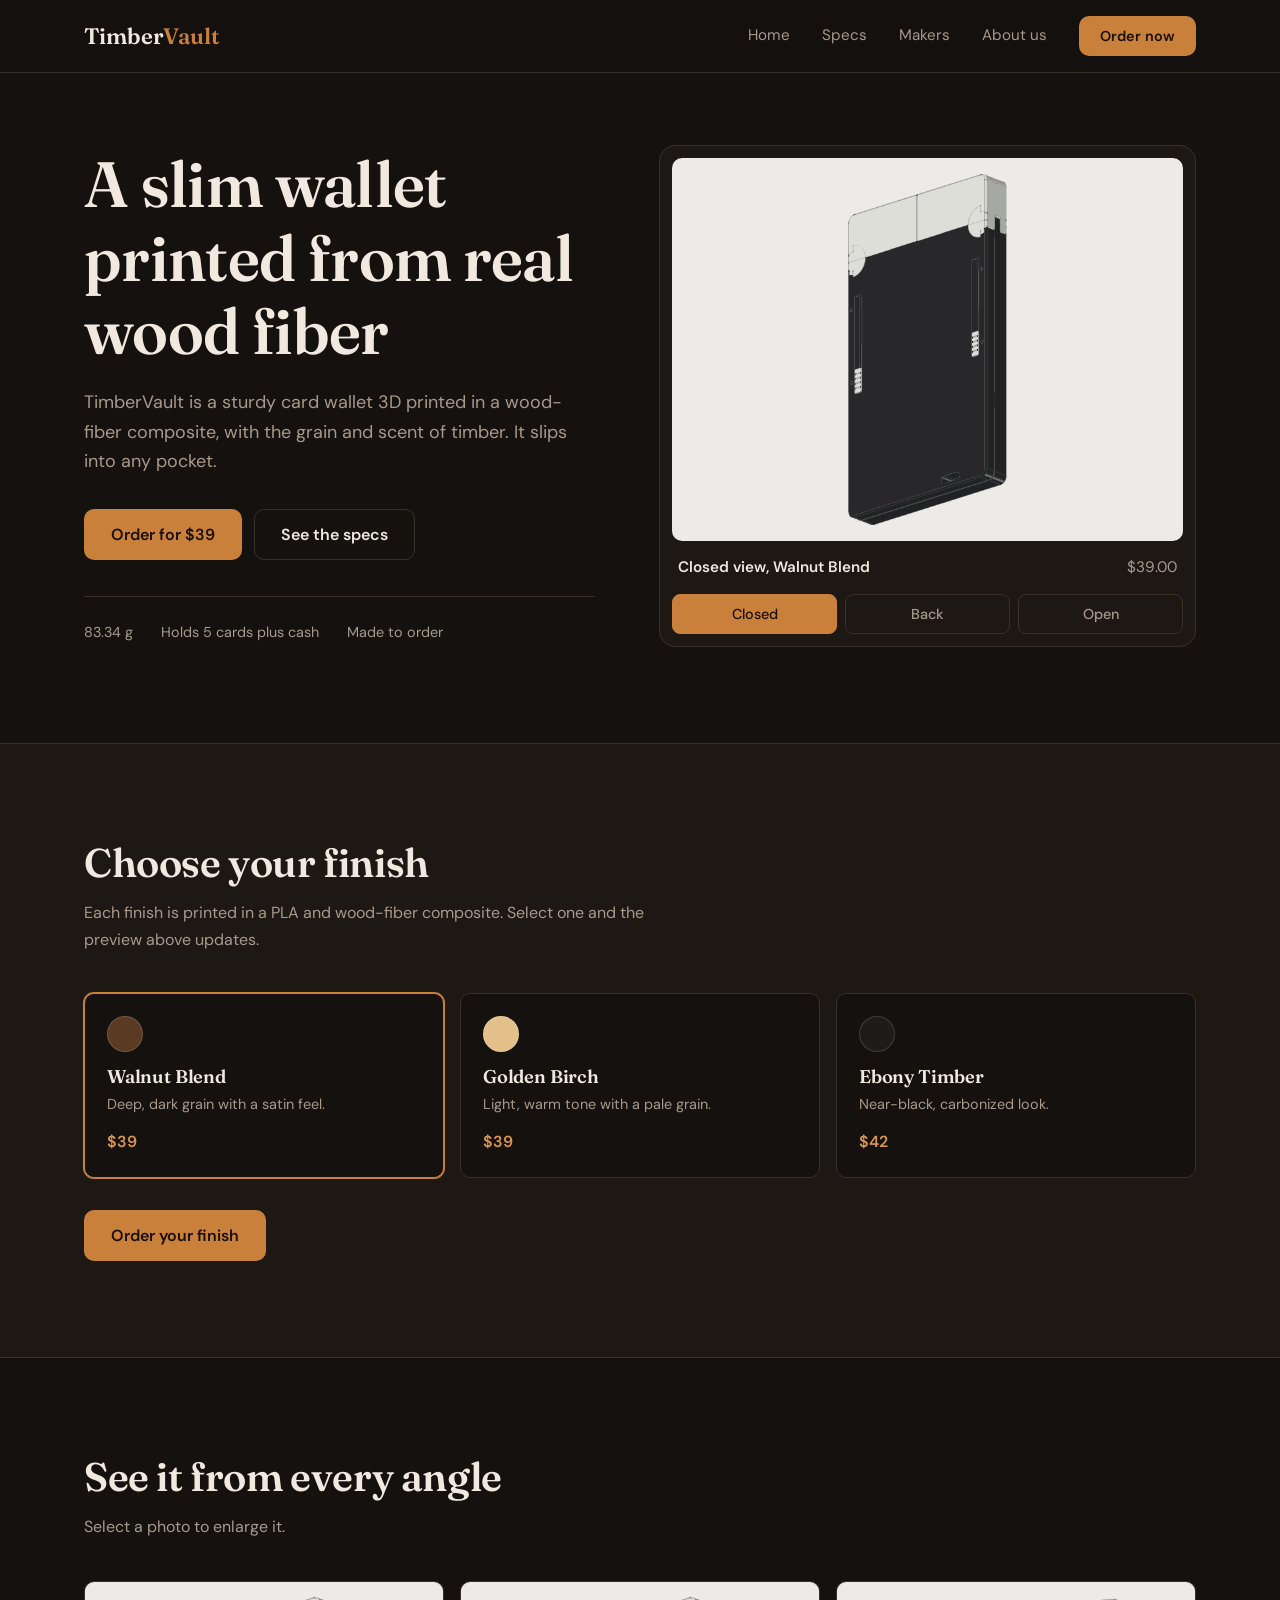
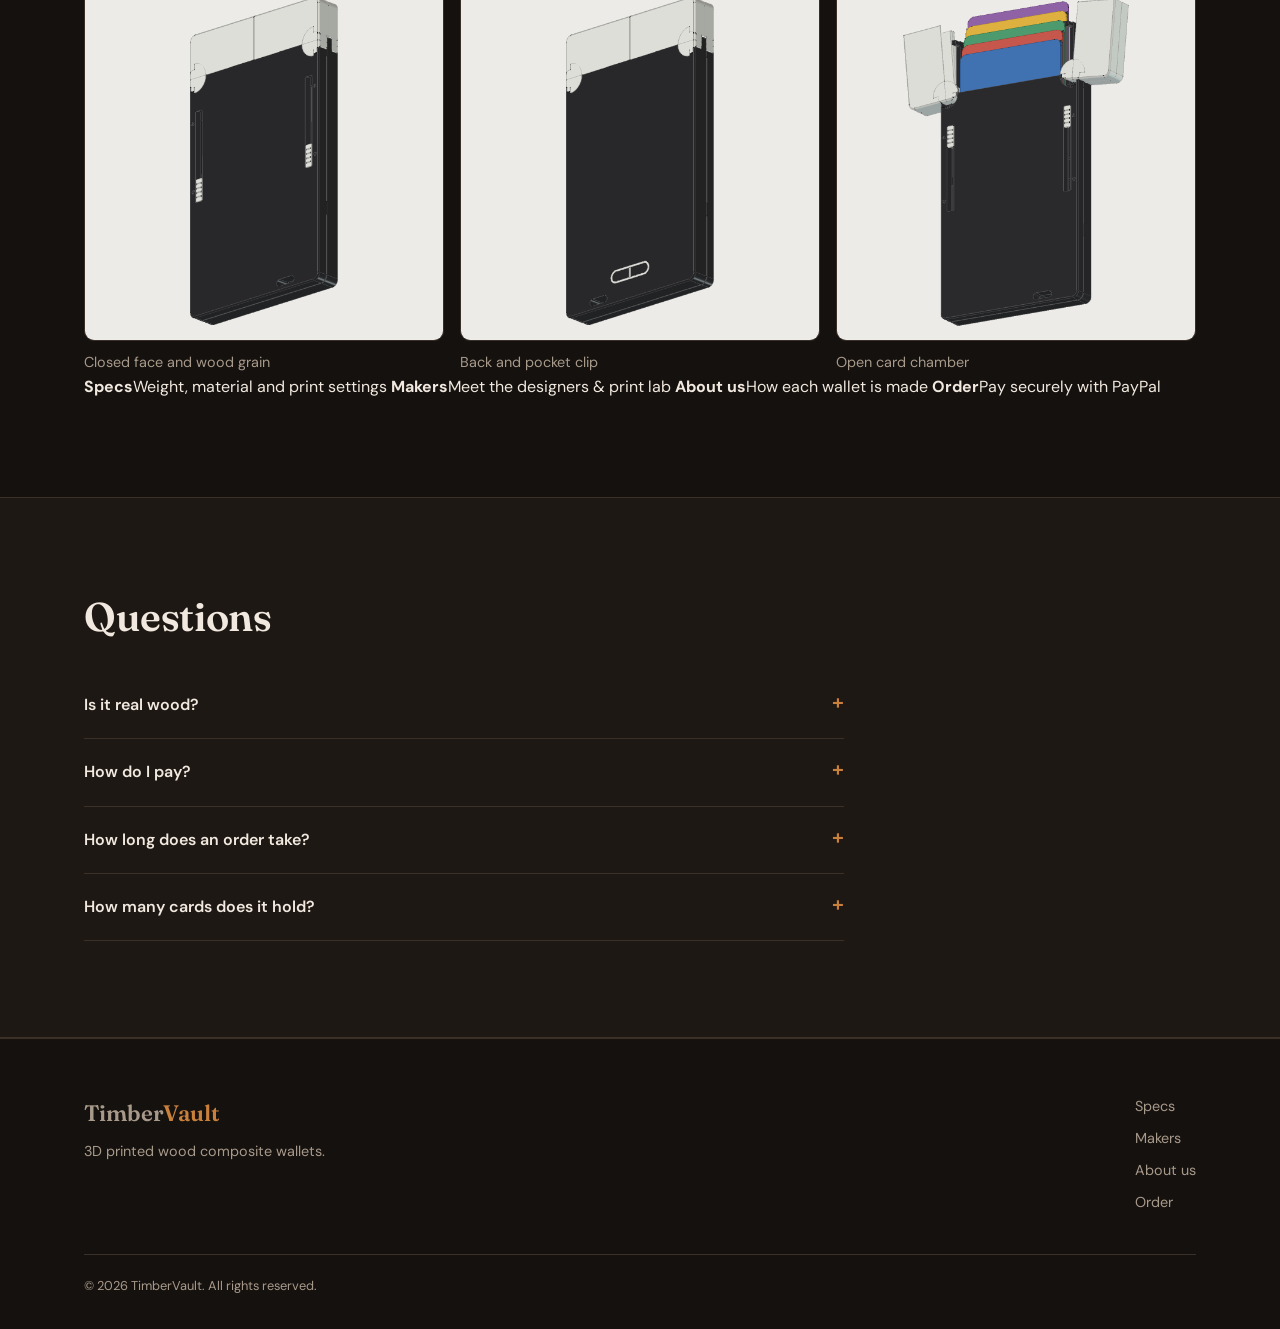
==== commit 32c25948: "Update index.html" ====
--- a/index.html
+++ b/index.html
@@ -3,8 +3,8 @@
 <head>
     <meta charset="UTF-8">
     <meta name="viewport" content="width=device-width, initial-scale=1.0">
-    <title>Makers | TimberVault 3D Printed Wood Wallets</title>
-    <meta name="description" content="Meet the makers behind TimberVault. Crafted with precision 3D printing and hand-finished wood composite filaments.">
+    <title>TimberVault | 3D Printed Wood Wallet</title>
+    <meta name="description" content="A sturdy card wallet 3D printed in wood-fiber composite. Choose walnut, golden birch or ebony. Holds 5 cards plus cash.">
     <link rel="icon" href="data:image/svg+xml,<svg xmlns='http://www.w3.org/2000/svg' viewBox='0 0 100 100'><text y='.9em' font-size='90'>🪵</text></svg>">
     <link rel="preconnect" href="https://fonts.googleapis.com">
     <link rel="preconnect" href="https://fonts.gstatic.com" crossorigin>
@@ -20,9 +20,9 @@
             <a href="index.html" class="logo" aria-label="TimberVault home">Timber<span>Vault</span></a>
             <button class="menu-btn" id="menu-toggle" aria-expanded="false" aria-controls="site-nav">Menu</button>
             <nav class="nav" id="site-nav" aria-label="Main">
-                <a href="index.html">Home</a>
+                <a href="index.html" aria-current="page">Home</a>
                 <a href="specs.html">Specs</a>
-                <a href="makers.html" aria-current="page">Makers</a>
+                <a href="makers.html">Makers</a>
                 <a href="about.html">About us</a>
                 <a href="order.html" class="btn btn-primary btn-sm">Order now</a>
             </nav>
@@ -31,49 +31,76 @@
 
     <main id="main">
         <section class="hero">
-            <div class="wrap">
-                <h1>Behind the Craft</h1>
-                <p class="lede">We blend modern additive manufacturing with organic timber fibers to rethink everyday carry essentials.</p>
-            </div>
-        </section>
-
-        <section class="section section-alt">
-            <div class="wrap">
-                <h2>Our Print Studio & Process</h2>
-                <p class="lede">Every TimberVault wallet is calibrated, printed, and inspected in our boutique studio.</p>
-                
-                <div class="quick">
-                    <div>
-                        <strong>01. High-Precision Nozzles</strong>
-                        <span>We print with hardened 0.6mm steel nozzles specially calibrated to allow dense wood fibers to flow without clogging or burning.</span>
+            <div class="wrap hero-grid">
+                <div>
+                    <h1>A slim wallet printed from real wood fiber</h1>
+                    <p class="lede">TimberVault is a sturdy card wallet 3D printed in a wood-fiber composite, with the grain and scent of timber. It slips into any pocket.</p>
+                    <div class="cta-row">
+                        <a href="order.html" class="btn btn-primary">Order for $39</a>
+                        <a href="specs.html" class="btn btn-ghost">See the specs</a>
                     </div>
-                    <div>
-                        <strong>02. Hand Calibration</strong>
-                        <span>Layer height and print temperatures are fine-tuned per batch to ensure deep natural grain patterns and zero warping.</span>
+                    <ul class="trust">
+                        <li>83.34 g</li>
+                        <li>Holds 5 cards plus cash</li>
+                        <li>Made to order</li>
+                    </ul>
+                </div>
+                <div class="stage">
+                    <div class="stage-img">
+                        <img id="main-product-img" src="images/hero_closed.png" alt="TimberVault wood composite wallet" width="800" height="600">
                     </div>
-                    <div>
-                        <strong>03. Hand Finished</strong>
-                        <span>After printing, each wallet undergo hand-sanding on key stress edges and sealed with a light organic satin finish.</span>
+                    <div class="stage-caption">
+                        <strong id="preset-label">Closed view, Walnut Blend</strong>
+                        <span id="preset-price">$39.00</span>
+                    </div>
+                    <div class="tabs" role="group" aria-label="Product view">
+                        <button class="tab angle-btn" data-angle="closed" aria-pressed="true">Closed</button>
+                        <button class="tab angle-btn" data-angle="back" aria-pressed="false">Back</button>
+                        <button class="tab angle-btn" data-angle="open" aria-pressed="false">Open</button>
                     </div>
                 </div>
             </div>
         </section>
 
-        <section class="section">
+        <section id="finishes" class="section section-alt">
             <div class="wrap">
-                <h2>Quality Guarantee</h2>
-                <p class="lede">Because we print in small batches, every wallet undergoes a 5-point inspection before shipping.</p>
-                
-                <ul class="trust" style="margin-top: 2rem;">
-                    <li>Zero-slop card retention</li>
-                    <li>Stress-tested spring tension</li>
-                    <li>Smooth chamfered edges</li>
-                    <li>Sustainably sourced bio-plastics</li>
-                </ul>
+                <h2>Choose your finish</h2>
+                <p class="lede">Each finish is printed in a PLA and wood-fiber composite. Select one and the preview above updates.</p>
+                <div class="finishes" role="group" aria-label="Wood finish">
+                    <button class="finish finish-btn" id="btn-walnut" data-finish="walnut" aria-pressed="true"><div class="swatch" style="background:#5a3a22"></div><h3>Walnut Blend</h3><p>Deep, dark grain with a satin feel.</p><span class="price">$39</span></button>
+                    <button class="finish finish-btn" id="btn-birch" data-finish="birch" aria-pressed="false"><div class="swatch" style="background:#e3c08a"></div><h3>Golden Birch</h3><p>Light, warm tone with a pale grain.</p><span class="price">$39</span></button>
+                    <button class="finish finish-btn" id="btn-ebony" data-finish="ebony" aria-pressed="false"><div class="swatch" style="background:#1f1b18"></div><h3>Ebony Timber</h3><p>Near-black, carbonized look.</p><span class="price">$42</span></button>
+                </div>
+                <div class="cta-row"><a href="order.html" class="btn btn-primary">Order your finish</a></div>
+            </div>
+        </section>
 
-                <div class="cta-row" style="margin-top: 2rem;">
-                    <a href="order.html" class="btn btn-primary">Custom order a wallet ($39)</a>
-                    <a href="specs.html" class="btn btn-ghost">View technical specs</a>
+        <section id="gallery" class="section">
+            <div class="wrap">
+                <h2>See it from every angle</h2>
+                <p class="lede">Select a photo to enlarge it.</p>
+                <div class="gallery">
+                    <button class="shot gallery-item" data-img="images/hero_closed.png"><div class="frame"><img src="images/hero_closed.png" alt="Wallet closed" loading="lazy"></div><span>Closed face and wood grain</span></button>
+                    <button class="shot gallery-item" data-img="images/hero_back.png"><div class="frame"><img src="images/hero_back.png" alt="Wallet back" loading="lazy"></div><span>Back and pocket clip</span></button>
+                    <button class="shot gallery-item" data-img="images/hero_open.png"><div class="frame"><img src="images/hero_open.png" alt="Wallet open" loading="lazy"></div><span>Open card chamber</span></button>
+                </div>
+                <div class="quick">
+                    <a href="specs.html"><strong>Specs</strong><span>Weight, material and print settings</span></a>
+                    <a href="makers.html"><strong>Makers</strong><span>Meet the designers & print lab</span></a>
+                    <a href="about.html"><strong>About us</strong><span>How each wallet is made</span></a>
+                    <a href="order.html"><strong>Order</strong><span>Pay securely with PayPal</span></a>
+                </div>
+            </div>
+        </section>
+
+        <section id="faq" class="section section-alt">
+            <div class="wrap">
+                <h2>Questions</h2>
+                <div class="faq">
+                    <details><summary>Is it real wood?</summary><p>It is a composite of PLA plastic and recycled wood fiber, so it prints with the look, texture and scent of wood. It is not solid timber.</p></details>
+                    <details><summary>How do I pay?</summary><p>Checkout is through PayPal. You can pay with your PayPal balance or with a card, and PayPal collects your shipping address.</p></details>
+                    <details><summary>How long does an order take?</summary><p>Each wallet is printed to order, so there is a short lead time before it ships.</p></details>
+                    <details><summary>How many cards does it hold?</summary><p>Five cards, plus folded cash under the elastic strap.</p></details>
                 </div>
             </div>
         </section>
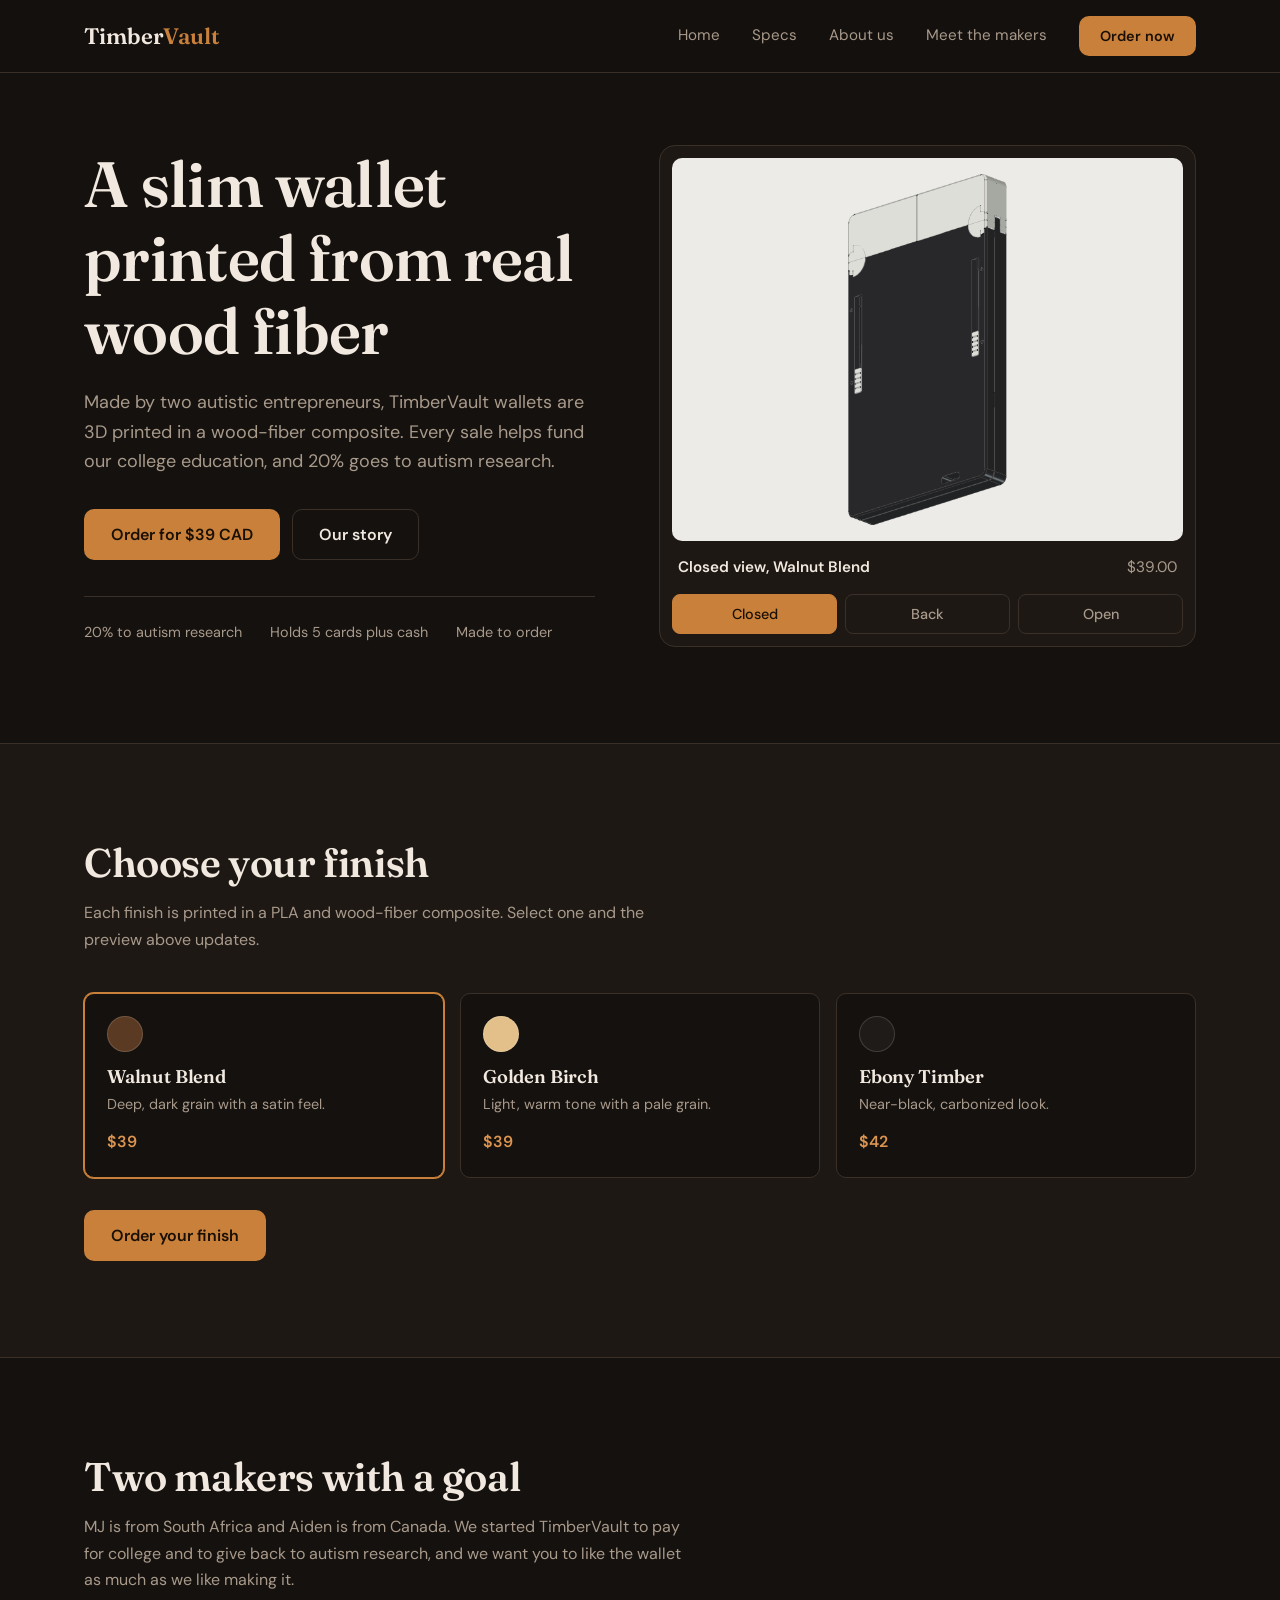
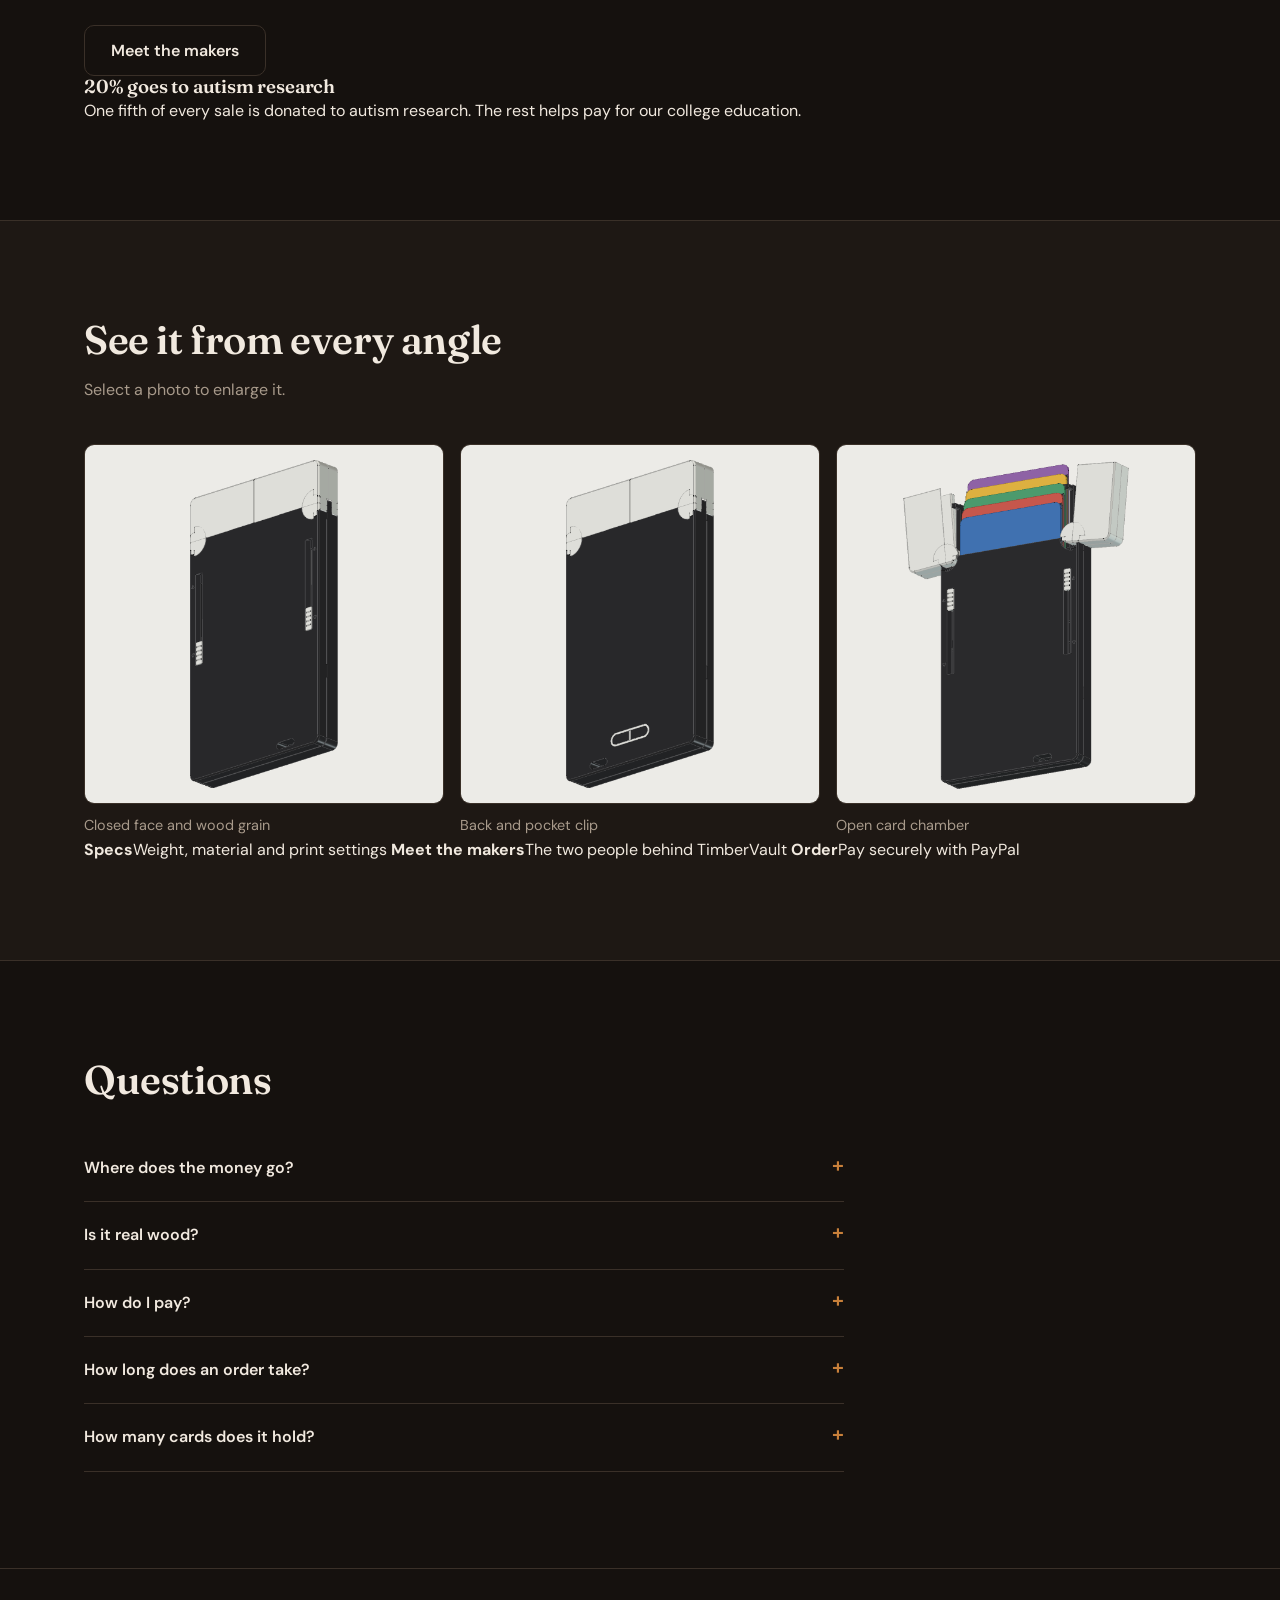
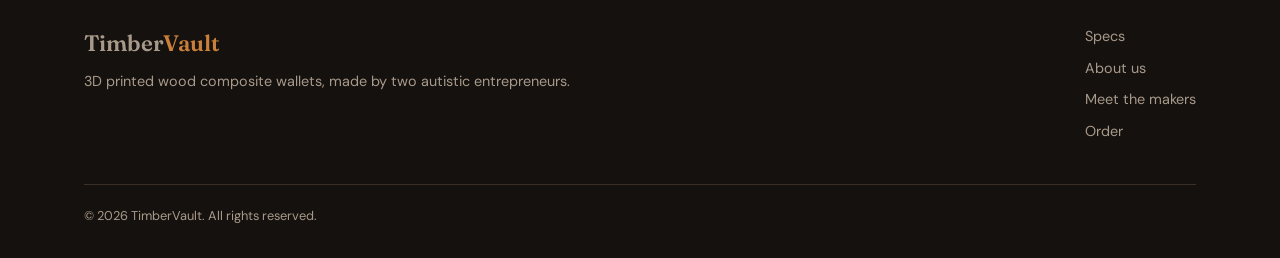
==== commit 5d2f47b4: "Update index.html" ====
--- a/index.html
+++ b/index.html
@@ -3,8 +3,8 @@
 <head>
     <meta charset="UTF-8">
     <meta name="viewport" content="width=device-width, initial-scale=1.0">
-    <title>TimberVault | 3D Printed Wood Wallet</title>
-    <meta name="description" content="A sturdy card wallet 3D printed in wood-fiber composite. Choose walnut, golden birch or ebony. Holds 5 cards plus cash.">
+    <title>TimberVault | 3D Printed Wood Wallet Made by Two Autistic Entrepreneurs</title>
+    <meta name="description" content="A 3D printed wood-fiber wallet made by two autistic entrepreneurs. 20% of sales supports autism research.">
     <link rel="icon" href="data:image/svg+xml,<svg xmlns='http://www.w3.org/2000/svg' viewBox='0 0 100 100'><text y='.9em' font-size='90'>🪵</text></svg>">
     <link rel="preconnect" href="https://fonts.googleapis.com">
     <link rel="preconnect" href="https://fonts.gstatic.com" crossorigin>
@@ -18,12 +18,12 @@
     <header class="site-header">
         <div class="wrap bar">
             <a href="index.html" class="logo" aria-label="TimberVault home">Timber<span>Vault</span></a>
-            <button class="menu-btn" id="menu-toggle" aria-expanded="false" aria-controls="site-nav">Menu</button>
+            <button class="menu-btn" aria-expanded="false" aria-controls="site-nav">Menu</button>
             <nav class="nav" id="site-nav" aria-label="Main">
                 <a href="index.html" aria-current="page">Home</a>
                 <a href="specs.html">Specs</a>
-                <a href="makers.html">Makers</a>
                 <a href="about.html">About us</a>
+                <a href="makers.html">Meet the makers</a>
                 <a href="order.html" class="btn btn-primary btn-sm">Order now</a>
             </nav>
         </div>
@@ -34,13 +34,13 @@
             <div class="wrap hero-grid">
                 <div>
                     <h1>A slim wallet printed from real wood fiber</h1>
-                    <p class="lede">TimberVault is a sturdy card wallet 3D printed in a wood-fiber composite, with the grain and scent of timber. It slips into any pocket.</p>
+                    <p class="lede">Made by two autistic entrepreneurs, TimberVault wallets are 3D printed in a wood-fiber composite. Every sale helps fund our college education, and 20% goes to autism research.</p>
                     <div class="cta-row">
-                        <a href="order.html" class="btn btn-primary">Order for $39</a>
-                        <a href="specs.html" class="btn btn-ghost">See the specs</a>
+                        <a href="order.html" class="btn btn-primary">Order for $39 CAD</a>
+                        <a href="about.html" class="btn btn-ghost">Our story</a>
                     </div>
                     <ul class="trust">
-                        <li>83.34 g</li>
+                        <li>20% to autism research</li>
                         <li>Holds 5 cards plus cash</li>
                         <li>Made to order</li>
                     </ul>
@@ -67,36 +67,50 @@
                 <h2>Choose your finish</h2>
                 <p class="lede">Each finish is printed in a PLA and wood-fiber composite. Select one and the preview above updates.</p>
                 <div class="finishes" role="group" aria-label="Wood finish">
-                    <button class="finish finish-btn" id="btn-walnut" data-finish="walnut" aria-pressed="true"><div class="swatch" style="background:#5a3a22"></div><h3>Walnut Blend</h3><p>Deep, dark grain with a satin feel.</p><span class="price">$39</span></button>
-                    <button class="finish finish-btn" id="btn-birch" data-finish="birch" aria-pressed="false"><div class="swatch" style="background:#e3c08a"></div><h3>Golden Birch</h3><p>Light, warm tone with a pale grain.</p><span class="price">$39</span></button>
-                    <button class="finish finish-btn" id="btn-ebony" data-finish="ebony" aria-pressed="false"><div class="swatch" style="background:#1f1b18"></div><h3>Ebony Timber</h3><p>Near-black, carbonized look.</p><span class="price">$42</span></button>
+                    <button class="finish finish-btn" data-finish="walnut" aria-pressed="true"><div class="swatch" style="background:#5a3a22"></div><h3>Walnut Blend</h3><p>Deep, dark grain with a satin feel.</p><span class="price">$39</span></button>
+                    <button class="finish finish-btn" data-finish="birch" aria-pressed="false"><div class="swatch" style="background:#e3c08a"></div><h3>Golden Birch</h3><p>Light, warm tone with a pale grain.</p><span class="price">$39</span></button>
+                    <button class="finish finish-btn" data-finish="ebony" aria-pressed="false"><div class="swatch" style="background:#1f1b18"></div><h3>Ebony Timber</h3><p>Near-black, carbonized look.</p><span class="price">$42</span></button>
                 </div>
                 <div class="cta-row"><a href="order.html" class="btn btn-primary">Order your finish</a></div>
             </div>
         </section>
 
-        <section id="gallery" class="section">
+        <section class="section">
+            <div class="wrap split">
+                <div>
+                    <h2>Two makers with a goal</h2>
+                    <p class="lede">MJ is from South Africa and Aiden is from Canada. We started TimberVault to pay for college and to give back to autism research, and we want you to like the wallet as much as we like making it.</p>
+                    <div class="cta-row"><a href="makers.html" class="btn btn-ghost">Meet the makers</a></div>
+                </div>
+                <div class="pledge">
+                    <h3>20% goes to autism research</h3>
+                    <p>One fifth of every sale is donated to autism research. The rest helps pay for our college education.</p>
+                </div>
+            </div>
+        </section>
+
+        <section id="gallery" class="section section-alt">
             <div class="wrap">
                 <h2>See it from every angle</h2>
                 <p class="lede">Select a photo to enlarge it.</p>
                 <div class="gallery">
-                    <button class="shot gallery-item" data-img="images/hero_closed.png"><div class="frame"><img src="images/hero_closed.png" alt="Wallet closed" loading="lazy"></div><span>Closed face and wood grain</span></button>
-                    <button class="shot gallery-item" data-img="images/hero_back.png"><div class="frame"><img src="images/hero_back.png" alt="Wallet back" loading="lazy"></div><span>Back and pocket clip</span></button>
-                    <button class="shot gallery-item" data-img="images/hero_open.png"><div class="frame"><img src="images/hero_open.png" alt="Wallet open" loading="lazy"></div><span>Open card chamber</span></button>
+                    <button class="shot" data-img="images/hero_closed.png"><div class="frame"><img src="images/hero_closed.png" alt="Wallet closed" loading="lazy"></div><span>Closed face and wood grain</span></button>
+                    <button class="shot" data-img="images/hero_back.png"><div class="frame"><img src="images/hero_back.png" alt="Wallet back" loading="lazy"></div><span>Back and pocket clip</span></button>
+                    <button class="shot" data-img="images/hero_open.png"><div class="frame"><img src="images/hero_open.png" alt="Wallet open" loading="lazy"></div><span>Open card chamber</span></button>
                 </div>
                 <div class="quick">
                     <a href="specs.html"><strong>Specs</strong><span>Weight, material and print settings</span></a>
-                    <a href="makers.html"><strong>Makers</strong><span>Meet the designers & print lab</span></a>
-                    <a href="about.html"><strong>About us</strong><span>How each wallet is made</span></a>
+                    <a href="makers.html"><strong>Meet the makers</strong><span>The two people behind TimberVault</span></a>
                     <a href="order.html"><strong>Order</strong><span>Pay securely with PayPal</span></a>
                 </div>
             </div>
         </section>
 
-        <section id="faq" class="section section-alt">
+        <section id="faq" class="section">
             <div class="wrap">
                 <h2>Questions</h2>
                 <div class="faq">
+                    <details><summary>Where does the money go?</summary><p>20% of every sale is donated to autism research. The rest helps pay for our college education.</p></details>
                     <details><summary>Is it real wood?</summary><p>It is a composite of PLA plastic and recycled wood fiber, so it prints with the look, texture and scent of wood. It is not solid timber.</p></details>
                     <details><summary>How do I pay?</summary><p>Checkout is through PayPal. You can pay with your PayPal balance or with a card, and PayPal collects your shipping address.</p></details>
                     <details><summary>How long does an order take?</summary><p>Each wallet is printed to order, so there is a short lead time before it ships.</p></details>
@@ -109,18 +123,12 @@
     <footer class="site-footer">
         <div class="wrap">
             <div class="foot">
-                <div><div class="logo">Timber<span>Vault</span></div><p style="margin-top:8px">3D printed wood composite wallets.</p></div>
-                <ul>
-                    <li><a href="specs.html">Specs</a></li>
-                    <li><a href="makers.html">Makers</a></li>
-                    <li><a href="about.html">About us</a></li>
-                    <li><a href="order.html">Order</a></li>
-                </ul>
+                <div><div class="logo">Timber<span>Vault</span></div><p style="margin-top:8px">3D printed wood composite wallets, made by two autistic entrepreneurs.</p></div>
+                <ul><li><a href="specs.html">Specs</a></li><li><a href="about.html">About us</a></li><li><a href="makers.html">Meet the makers</a></li><li><a href="order.html">Order</a></li></ul>
             </div>
             <p class="legal">&copy; 2026 TimberVault. All rights reserved.</p>
         </div>
     </footer>
-
     <div id="lightbox" class="lightbox" role="dialog" aria-modal="true" aria-label="Enlarged photo">
         <button id="close-lightbox-btn" aria-label="Close photo">✕</button>
         <img id="lightbox-img" src="" alt="Enlarged product photo">
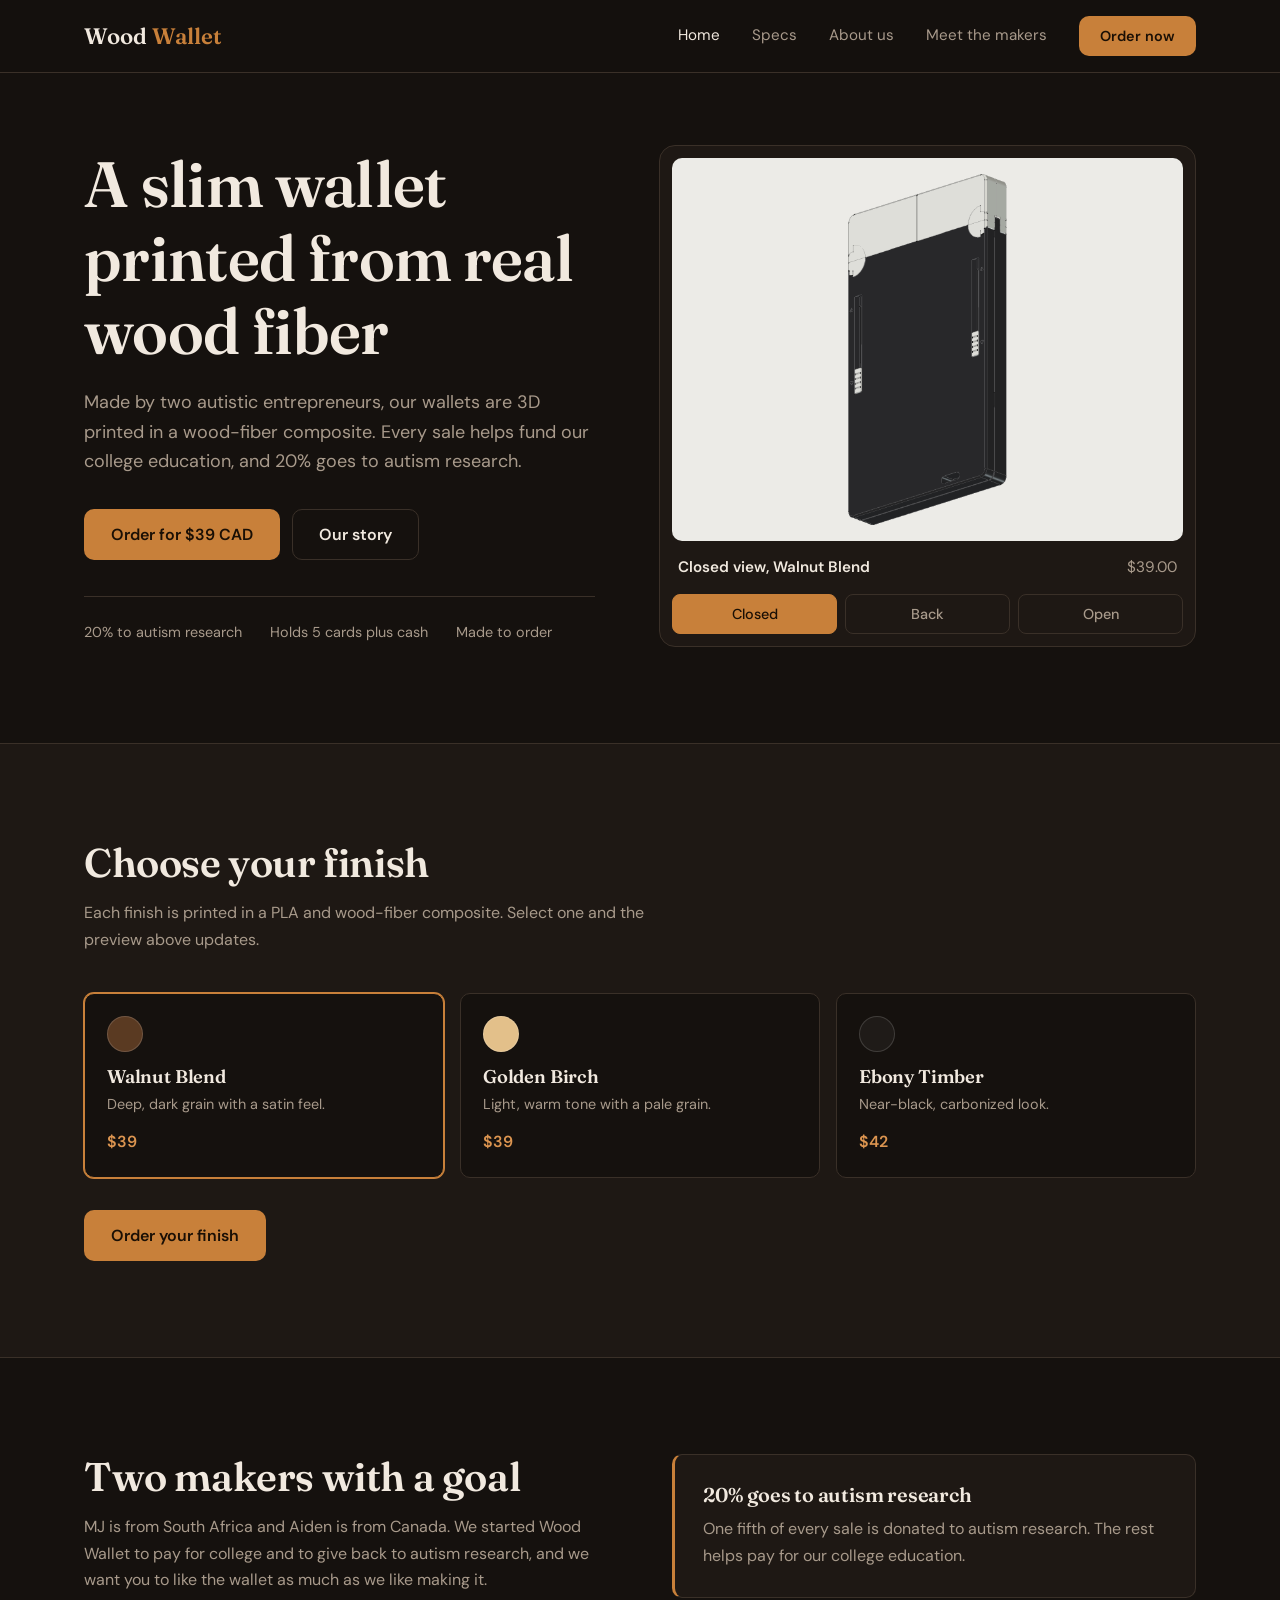
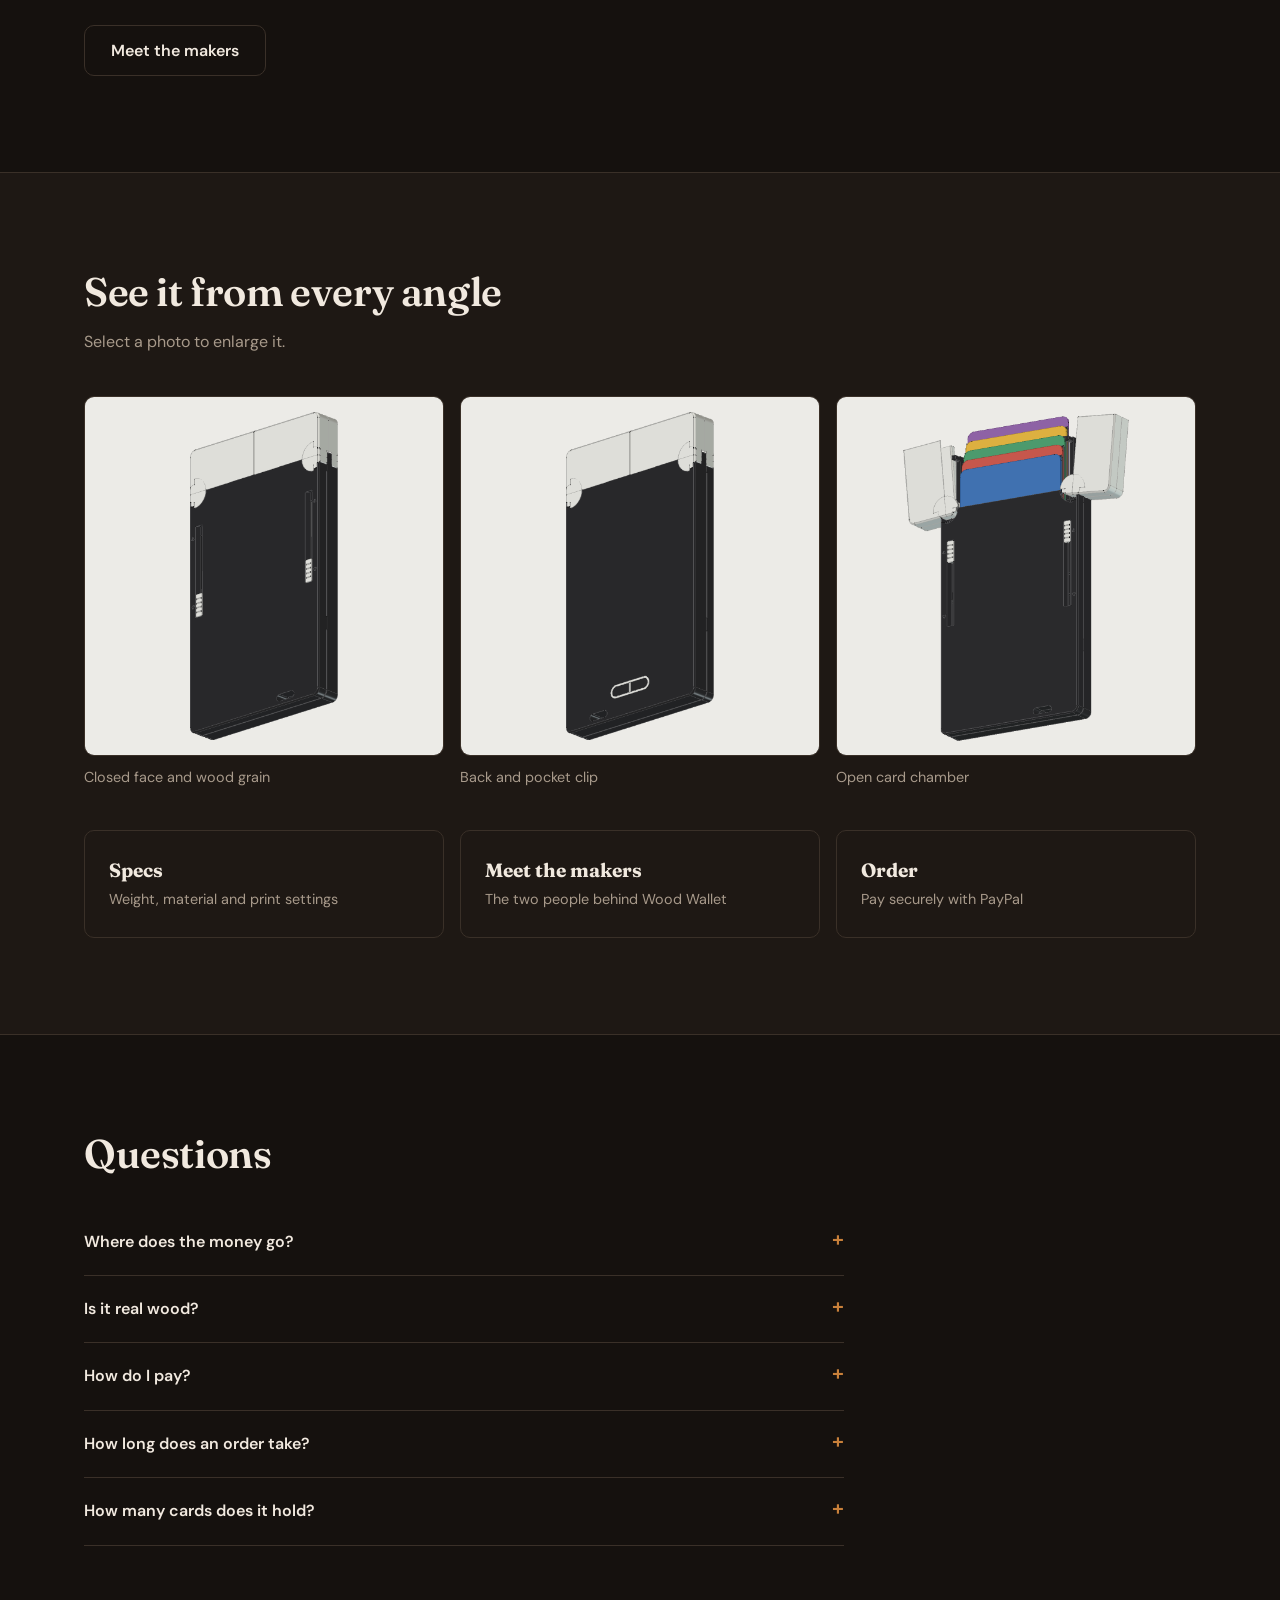
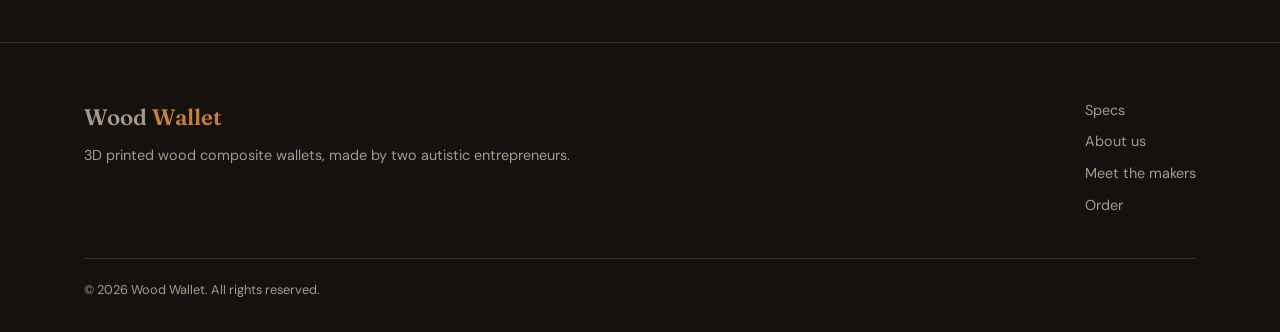
==== commit a977f799: "Update index.html" ====
--- a/index.html
+++ b/index.html
@@ -3,7 +3,7 @@
 <head>
     <meta charset="UTF-8">
     <meta name="viewport" content="width=device-width, initial-scale=1.0">
-    <title>TimberVault | 3D Printed Wood Wallet Made by Two Autistic Entrepreneurs</title>
+    <title>Wood Wallet | 3D Printed Wallet Made by Two Autistic Entrepreneurs</title>
     <meta name="description" content="A 3D printed wood-fiber wallet made by two autistic entrepreneurs. 20% of sales supports autism research.">
     <link rel="icon" href="data:image/svg+xml,<svg xmlns='http://www.w3.org/2000/svg' viewBox='0 0 100 100'><text y='.9em' font-size='90'>🪵</text></svg>">
     <link rel="preconnect" href="https://fonts.googleapis.com">
@@ -17,7 +17,7 @@
 
     <header class="site-header">
         <div class="wrap bar">
-            <a href="index.html" class="logo" aria-label="TimberVault home">Timber<span>Vault</span></a>
+            <a href="index.html" class="logo" aria-label="Wood Wallet home">Wood <span>Wallet</span></a>
             <button class="menu-btn" aria-expanded="false" aria-controls="site-nav">Menu</button>
             <nav class="nav" id="site-nav" aria-label="Main">
                 <a href="index.html" aria-current="page">Home</a>
@@ -34,7 +34,7 @@
             <div class="wrap hero-grid">
                 <div>
                     <h1>A slim wallet printed from real wood fiber</h1>
-                    <p class="lede">Made by two autistic entrepreneurs, TimberVault wallets are 3D printed in a wood-fiber composite. Every sale helps fund our college education, and 20% goes to autism research.</p>
+                    <p class="lede">Made by two autistic entrepreneurs, our wallets are 3D printed in a wood-fiber composite. Every sale helps fund our college education, and 20% goes to autism research.</p>
                     <div class="cta-row">
                         <a href="order.html" class="btn btn-primary">Order for $39 CAD</a>
                         <a href="about.html" class="btn btn-ghost">Our story</a>
@@ -47,7 +47,7 @@
                 </div>
                 <div class="stage">
                     <div class="stage-img">
-                        <img id="main-product-img" src="images/hero_closed.png" alt="TimberVault wood composite wallet" width="800" height="600">
+                        <img id="main-product-img" src="images/hero_closed.png" alt="Wood Wallet 3D printed wood composite wallet" width="800" height="600">
                     </div>
                     <div class="stage-caption">
                         <strong id="preset-label">Closed view, Walnut Blend</strong>
@@ -79,7 +79,7 @@
             <div class="wrap split">
                 <div>
                     <h2>Two makers with a goal</h2>
-                    <p class="lede">MJ is from South Africa and Aiden is from Canada. We started TimberVault to pay for college and to give back to autism research, and we want you to like the wallet as much as we like making it.</p>
+                    <p class="lede">MJ is from South Africa and Aiden is from Canada. We started Wood Wallet to pay for college and to give back to autism research, and we want you to like the wallet as much as we like making it.</p>
                     <div class="cta-row"><a href="makers.html" class="btn btn-ghost">Meet the makers</a></div>
                 </div>
                 <div class="pledge">
@@ -100,7 +100,7 @@
                 </div>
                 <div class="quick">
                     <a href="specs.html"><strong>Specs</strong><span>Weight, material and print settings</span></a>
-                    <a href="makers.html"><strong>Meet the makers</strong><span>The two people behind TimberVault</span></a>
+                    <a href="makers.html"><strong>Meet the makers</strong><span>The two people behind Wood Wallet</span></a>
                     <a href="order.html"><strong>Order</strong><span>Pay securely with PayPal</span></a>
                 </div>
             </div>
@@ -123,10 +123,10 @@
     <footer class="site-footer">
         <div class="wrap">
             <div class="foot">
-                <div><div class="logo">Timber<span>Vault</span></div><p style="margin-top:8px">3D printed wood composite wallets, made by two autistic entrepreneurs.</p></div>
+                <div><div class="logo">Wood <span>Wallet</span></div><p style="margin-top:8px">3D printed wood composite wallets, made by two autistic entrepreneurs.</p></div>
                 <ul><li><a href="specs.html">Specs</a></li><li><a href="about.html">About us</a></li><li><a href="makers.html">Meet the makers</a></li><li><a href="order.html">Order</a></li></ul>
             </div>
-            <p class="legal">&copy; 2026 TimberVault. All rights reserved.</p>
+            <p class="legal">&copy; 2026 Wood Wallet. All rights reserved.</p>
         </div>
     </footer>
     <div id="lightbox" class="lightbox" role="dialog" aria-modal="true" aria-label="Enlarged photo">
--- a/css/styles.css
+++ b/css/styles.css
@@ -122,3 +122,38 @@
  .specs div{grid-template-columns:1fr;gap:4px}
 }
 @media(prefers-reduced-motion:reduce){*{transition:none!important;scroll-behavior:auto!important}}
+
+/* multi-page additions */
+.nav a[aria-current=page]{color:var(--text)}
+.page-head{padding:72px 0 0}
+.prose{max-width:62ch}
+.prose p{color:var(--muted);margin-top:16px}
+.prose h2{margin-top:48px}
+.steps{display:grid;grid-template-columns:repeat(3,1fr);gap:16px;margin-top:32px}
+.step{border-top:2px solid var(--accent);padding-top:16px}
+.step h3{font-size:1.1rem}
+.step p{color:var(--muted);font-size:.95rem;margin-top:6px}
+.pay-btn{width:100%}
+.pay-note{font-size:.85rem;color:var(--muted)}
+.quick{display:grid;grid-template-columns:repeat(3,1fr);gap:16px;margin-top:40px}
+.quick a{display:block;border:1px solid var(--line);border-radius:var(--radius);padding:24px;background:var(--surface);transition:border-color .2s}
+.quick a:hover{border-color:var(--accent)}
+.quick strong{font-family:var(--font-head);font-size:1.2rem;display:block}
+.quick span{color:var(--muted);font-size:.9rem}
+@media(max-width:860px){.steps,.quick{grid-template-columns:1fr}}
+
+/* story pages */
+.split{display:grid;grid-template-columns:1fr 1fr;gap:64px;align-items:start}
+.pledge{background:var(--surface);border:1px solid var(--line);border-left:3px solid var(--accent);border-radius:var(--radius);padding:28px}
+.pledge h3{font-size:1.25rem}
+.pledge p{color:var(--muted);margin-top:10px}
+.makers{display:grid;grid-template-columns:1fr 1fr;gap:24px;margin-top:40px}
+.maker{background:var(--surface);border:1px solid var(--line);border-radius:14px;padding:32px}
+.avatar{width:72px;height:72px;border-radius:50%;background:var(--surface-2);border:1px solid var(--line);display:flex;align-items:center;justify-content:center;font:600 1.6rem var(--font-head);color:var(--accent);margin-bottom:20px}
+.maker h2,.maker h3{font-size:1.5rem}
+.maker .where{color:var(--accent-hover);font-size:.95rem;margin-top:4px}
+.maker p{color:var(--muted);margin-top:14px}
+@media(max-width:860px){.split,.makers{grid-template-columns:1fr;gap:32px}}
+
+[hidden]{display:none!important}
+.hp{position:absolute;left:-9999px;width:1px;height:1px;overflow:hidden}
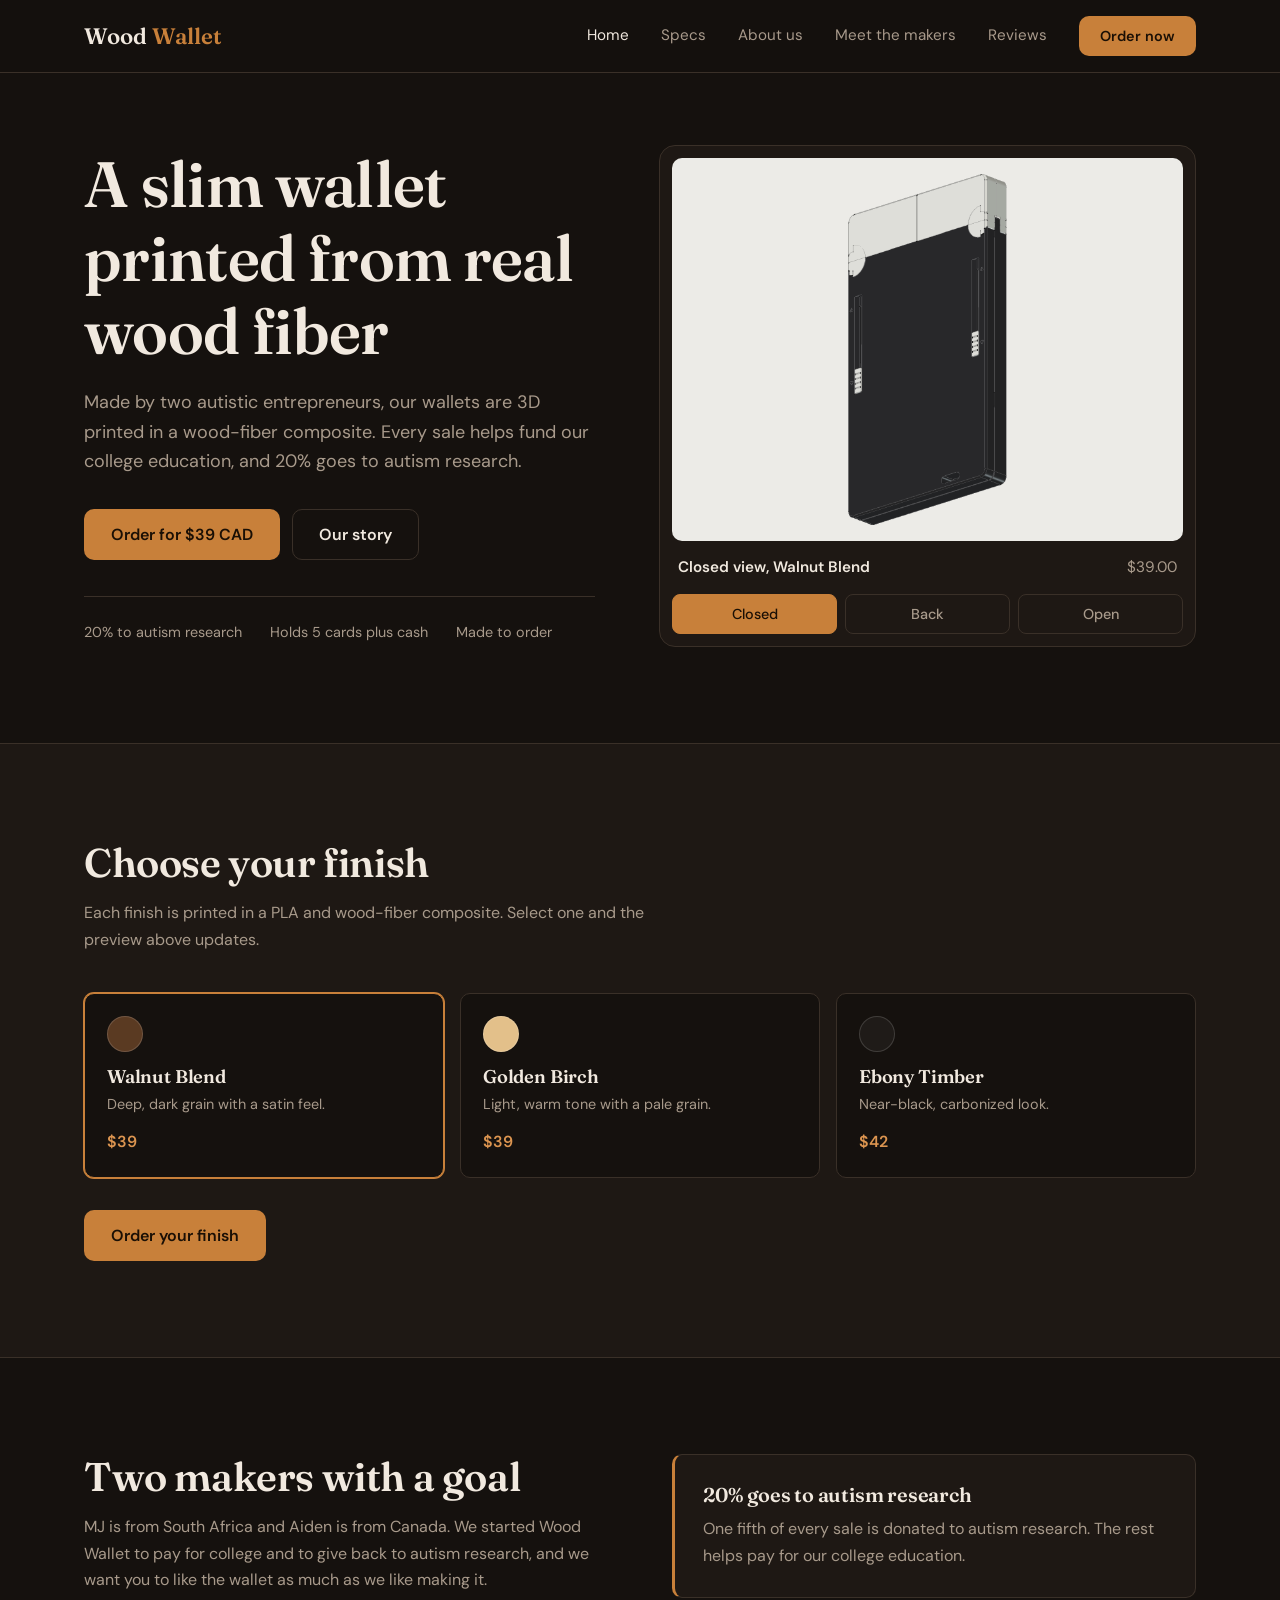
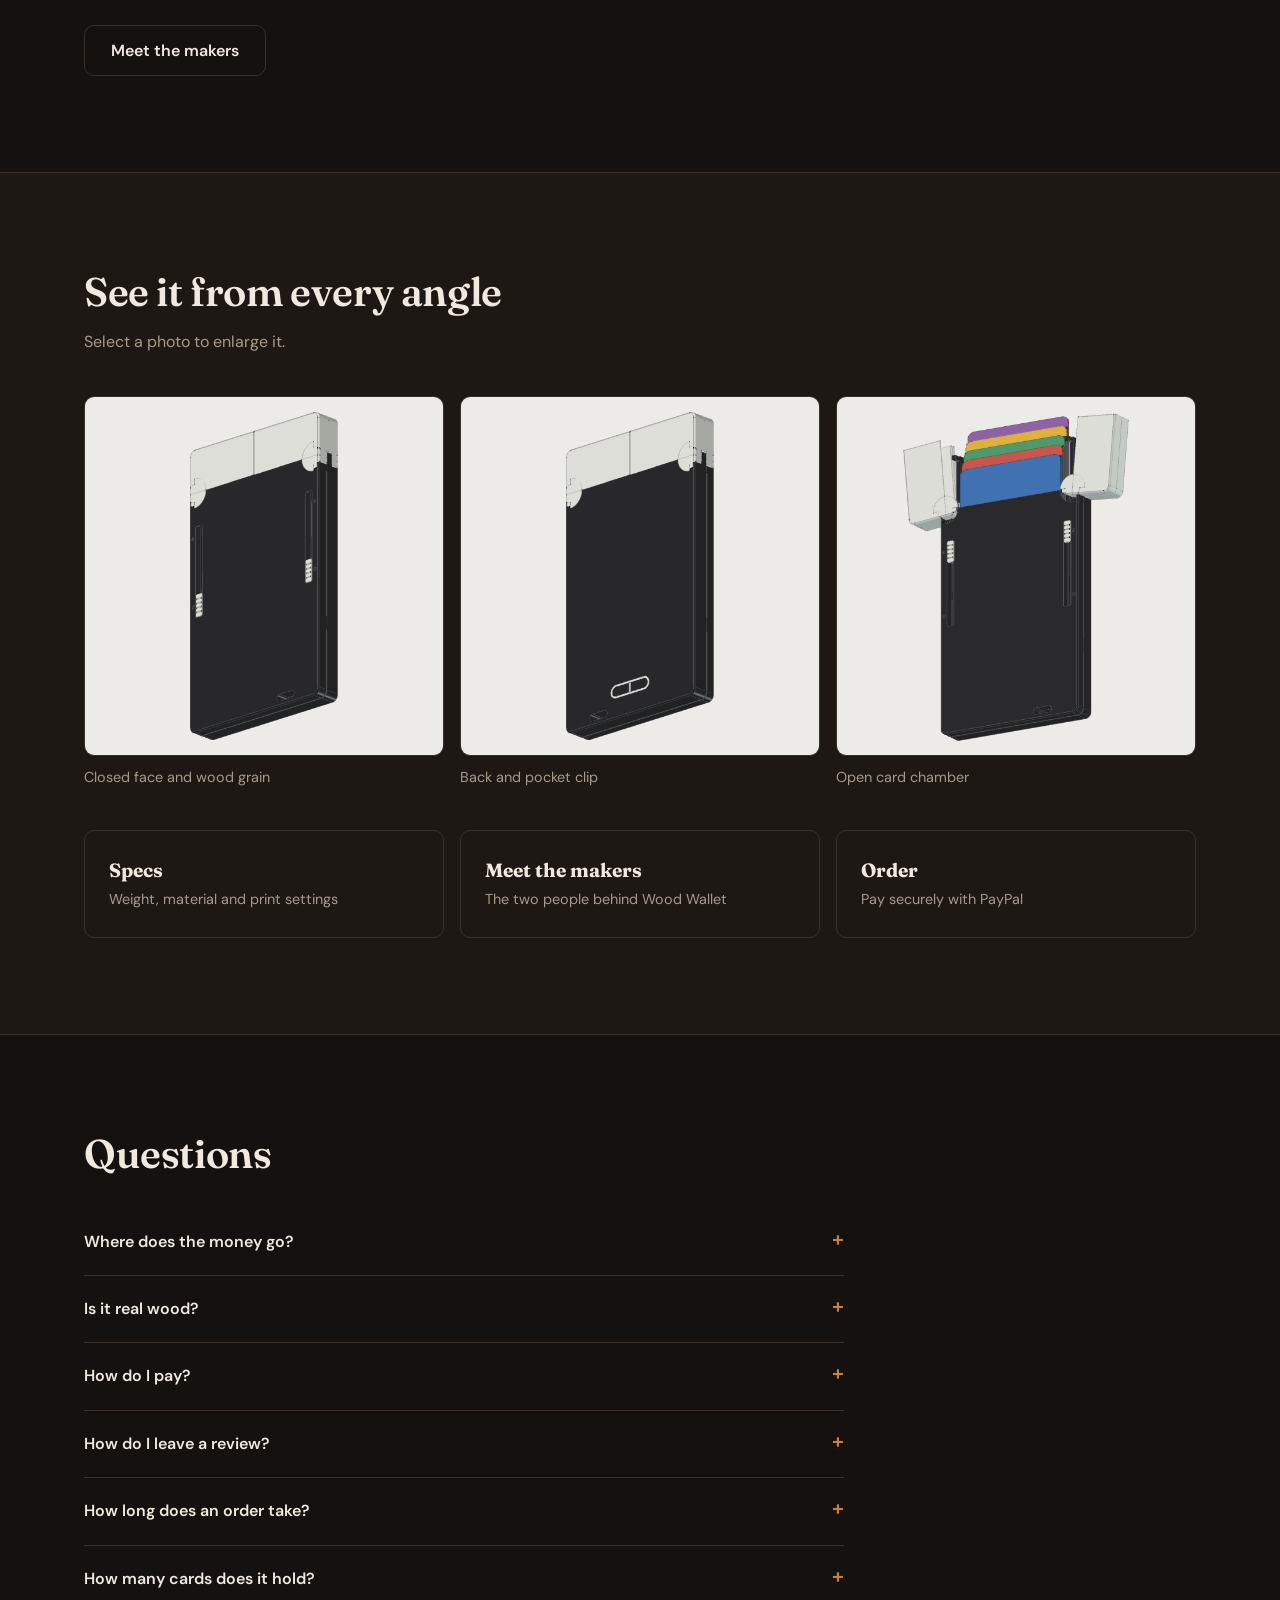
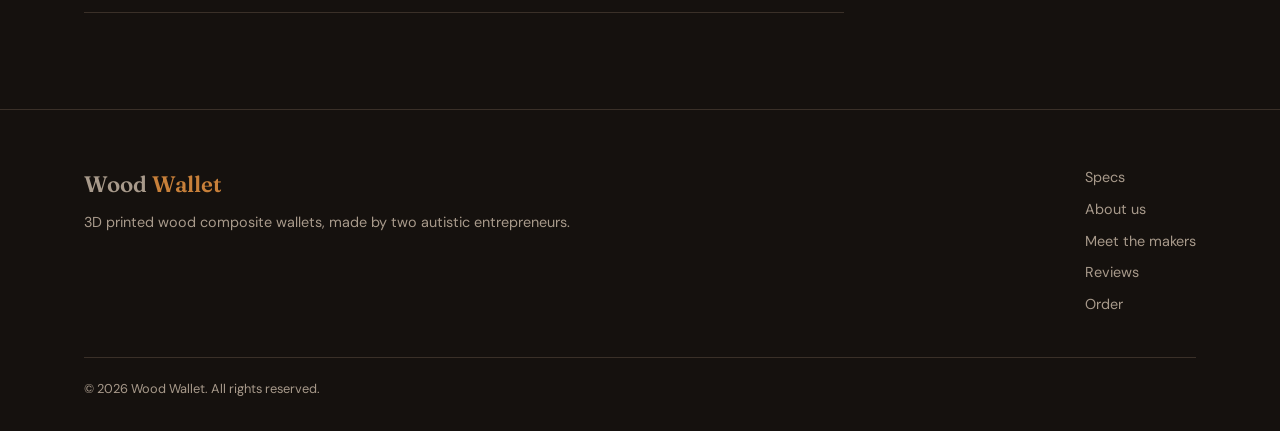
==== commit 69b440c0: "Update index.html" ====
--- a/index.html
+++ b/index.html
@@ -24,6 +24,7 @@
                 <a href="specs.html">Specs</a>
                 <a href="about.html">About us</a>
                 <a href="makers.html">Meet the makers</a>
+                <a href="reviews.html">Reviews</a>
                 <a href="order.html" class="btn btn-primary btn-sm">Order now</a>
             </nav>
         </div>
@@ -113,6 +114,7 @@
                     <details><summary>Where does the money go?</summary><p>20% of every sale is donated to autism research. The rest helps pay for our college education.</p></details>
                     <details><summary>Is it real wood?</summary><p>It is a composite of PLA plastic and recycled wood fiber, so it prints with the look, texture and scent of wood. It is not solid timber.</p></details>
                     <details><summary>How do I pay?</summary><p>Checkout is through PayPal. You can pay with your PayPal balance or with a card, and PayPal collects your shipping address.</p></details>
+                    <details><summary>How do I leave a review?</summary><p>After you pay, you get an order ID. Enter it on the <a href="reviews.html" style="color:var(--accent-hover)">Reviews page</a> to leave a review. Each order ID can be used once.</p></details>
                     <details><summary>How long does an order take?</summary><p>Each wallet is printed to order, so there is a short lead time before it ships.</p></details>
                     <details><summary>How many cards does it hold?</summary><p>Five cards, plus folded cash under the elastic strap.</p></details>
                 </div>
@@ -124,7 +126,7 @@
         <div class="wrap">
             <div class="foot">
                 <div><div class="logo">Wood <span>Wallet</span></div><p style="margin-top:8px">3D printed wood composite wallets, made by two autistic entrepreneurs.</p></div>
-                <ul><li><a href="specs.html">Specs</a></li><li><a href="about.html">About us</a></li><li><a href="makers.html">Meet the makers</a></li><li><a href="order.html">Order</a></li></ul>
+                <ul><li><a href="specs.html">Specs</a></li><li><a href="about.html">About us</a></li><li><a href="makers.html">Meet the makers</a></li><li><a href="reviews.html">Reviews</a></li><li><a href="order.html">Order</a></li></ul>
             </div>
             <p class="legal">&copy; 2026 Wood Wallet. All rights reserved.</p>
         </div>
